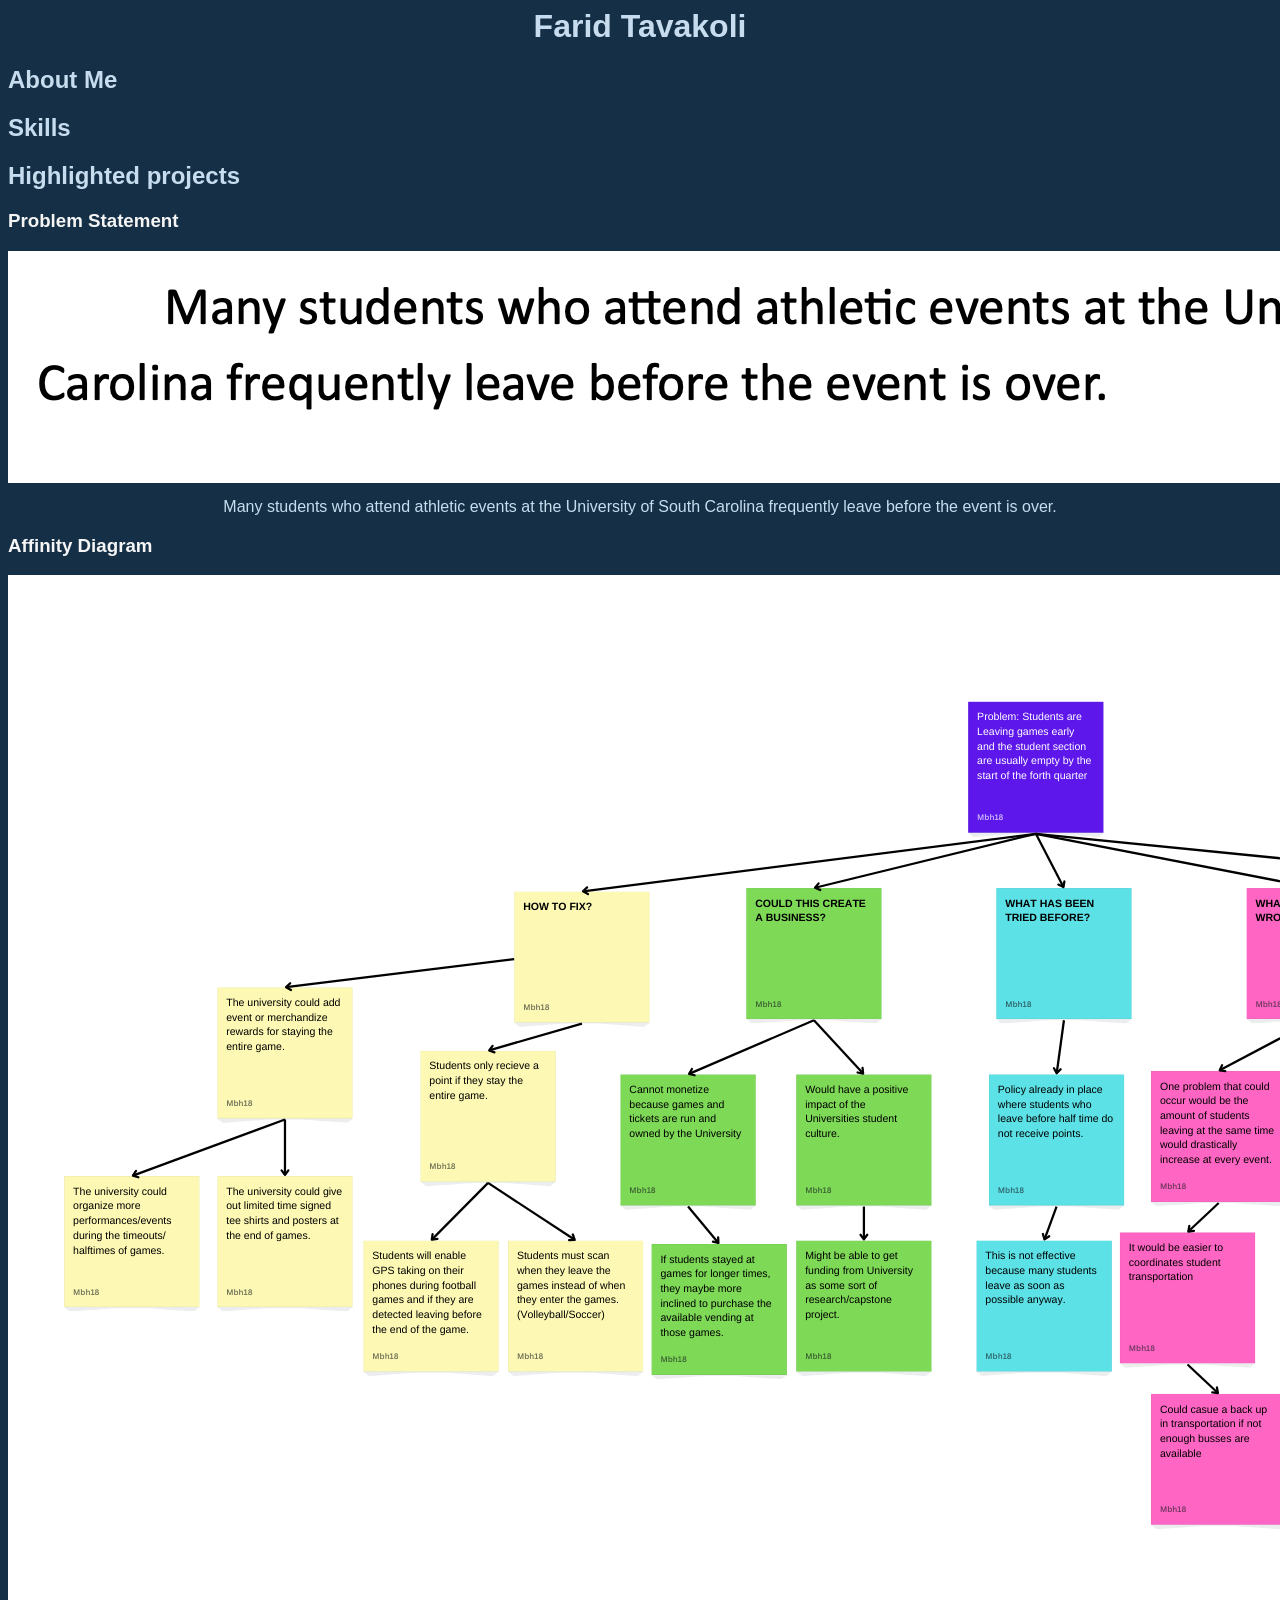
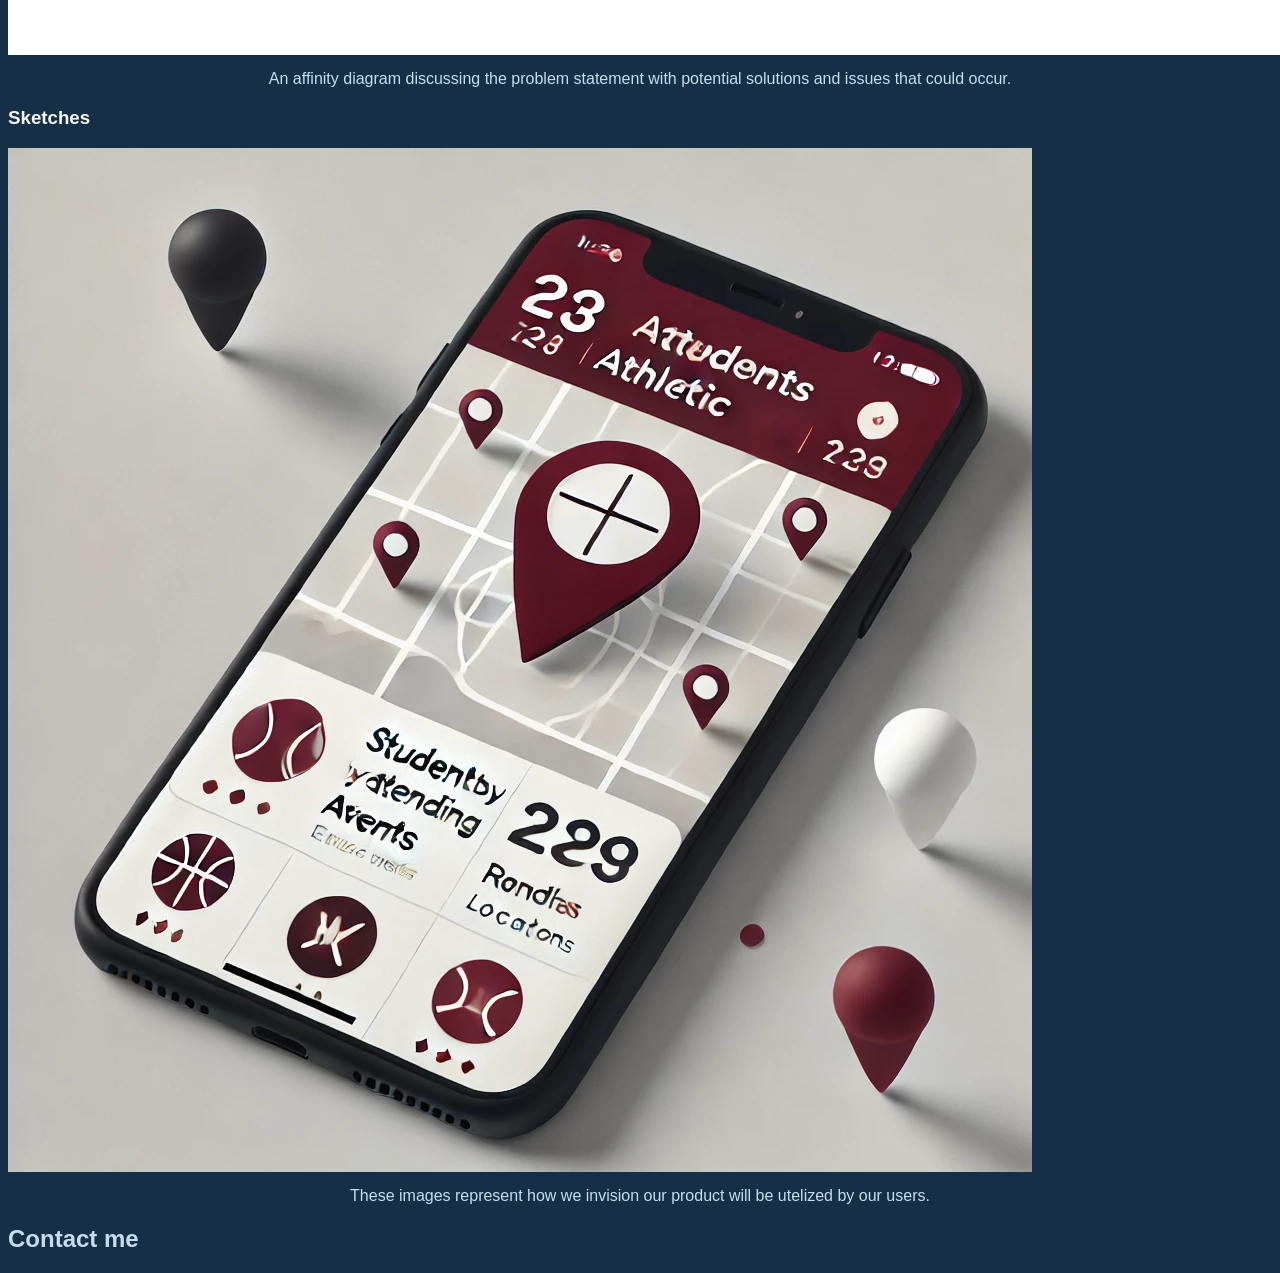
==== index.html @ 82533f8e "app sketches" ====
<html>
    <head>
        <title> CSCE 190: Farid Tavakoli</title>
        <link rel="stylesheet" href="styles.css" />
    </head>
    <body>
        <h1>Farid Tavakoli</h1>

        <h2>About Me</h2><div class="about"></div>

        <h2>Skills</h2><div class="skills"></div>

        <h2>Highlighted projects</h2><div class="projects">
            <!-- Problem Statement Assignment -->
            <section class="project">
                <a href="files/Statement.pdf">
                    <h3>Problem Statement</h3>
                </a>
                <a href="files/Statement.pdf">
                    <img src="images/problem-statement.png">
                </a>
                <p>Many students who attend athletic events at the University of South Carolina frequently leave before the event is over. </p>
            </section>
    
            <!--Affinity Diagram Assignment -->
             <section class="project">
                <a href="files/affinity.pdf">
                    <h3>Affinity Diagram</h3></a>
                <a href="files/affinity.pdf">
                    <img src="images/affinity.png"></a>
                <p>An affinity diagram discussing the problem statement with potential solutions and issues that could occur. </p>

             </section>
            <!--Sketches Assignment-->
            <section class="project">
                <a href="files/Sketches.pdf"><h3>Sketches</h3>
                </a>
                <a href="files/Sketches.pdf"><img src="images/Sketch 3.png">
                </a>
                <p>These images represent how we invision our product will be utelized by our users.</p>
                </section>
        </div>

        <h2>Contact me</h2><div class="contact"></div>

    </body>
</html>
---- styles.css ----
body {
    background-color:#153046;
    font-family: Arial, 'Times New Roman', Times, serif, sans-serif;
    }
    h1 {
    color: #C7DDEF;
    text-align: center;
    }
    h2 {
        color: #C7DDEF;
    }
    p {
        color: #C7DDEF;
        
    }
    /*.project img{
        width: 300px;
        height: 300px;
        margin: 10px;
        border: 2px solid r#C7DDEF; /* choose a color 
        display: block;
        margin: auto;
        } */
        a { /* change the appearance of ALL links */
            text-decoration: none;
            color: whitesmoke;
            }
            .project p { /* change the appearance of paragraph tags inside .project divs */
            text-align: center;
            margin: 15px;
            }
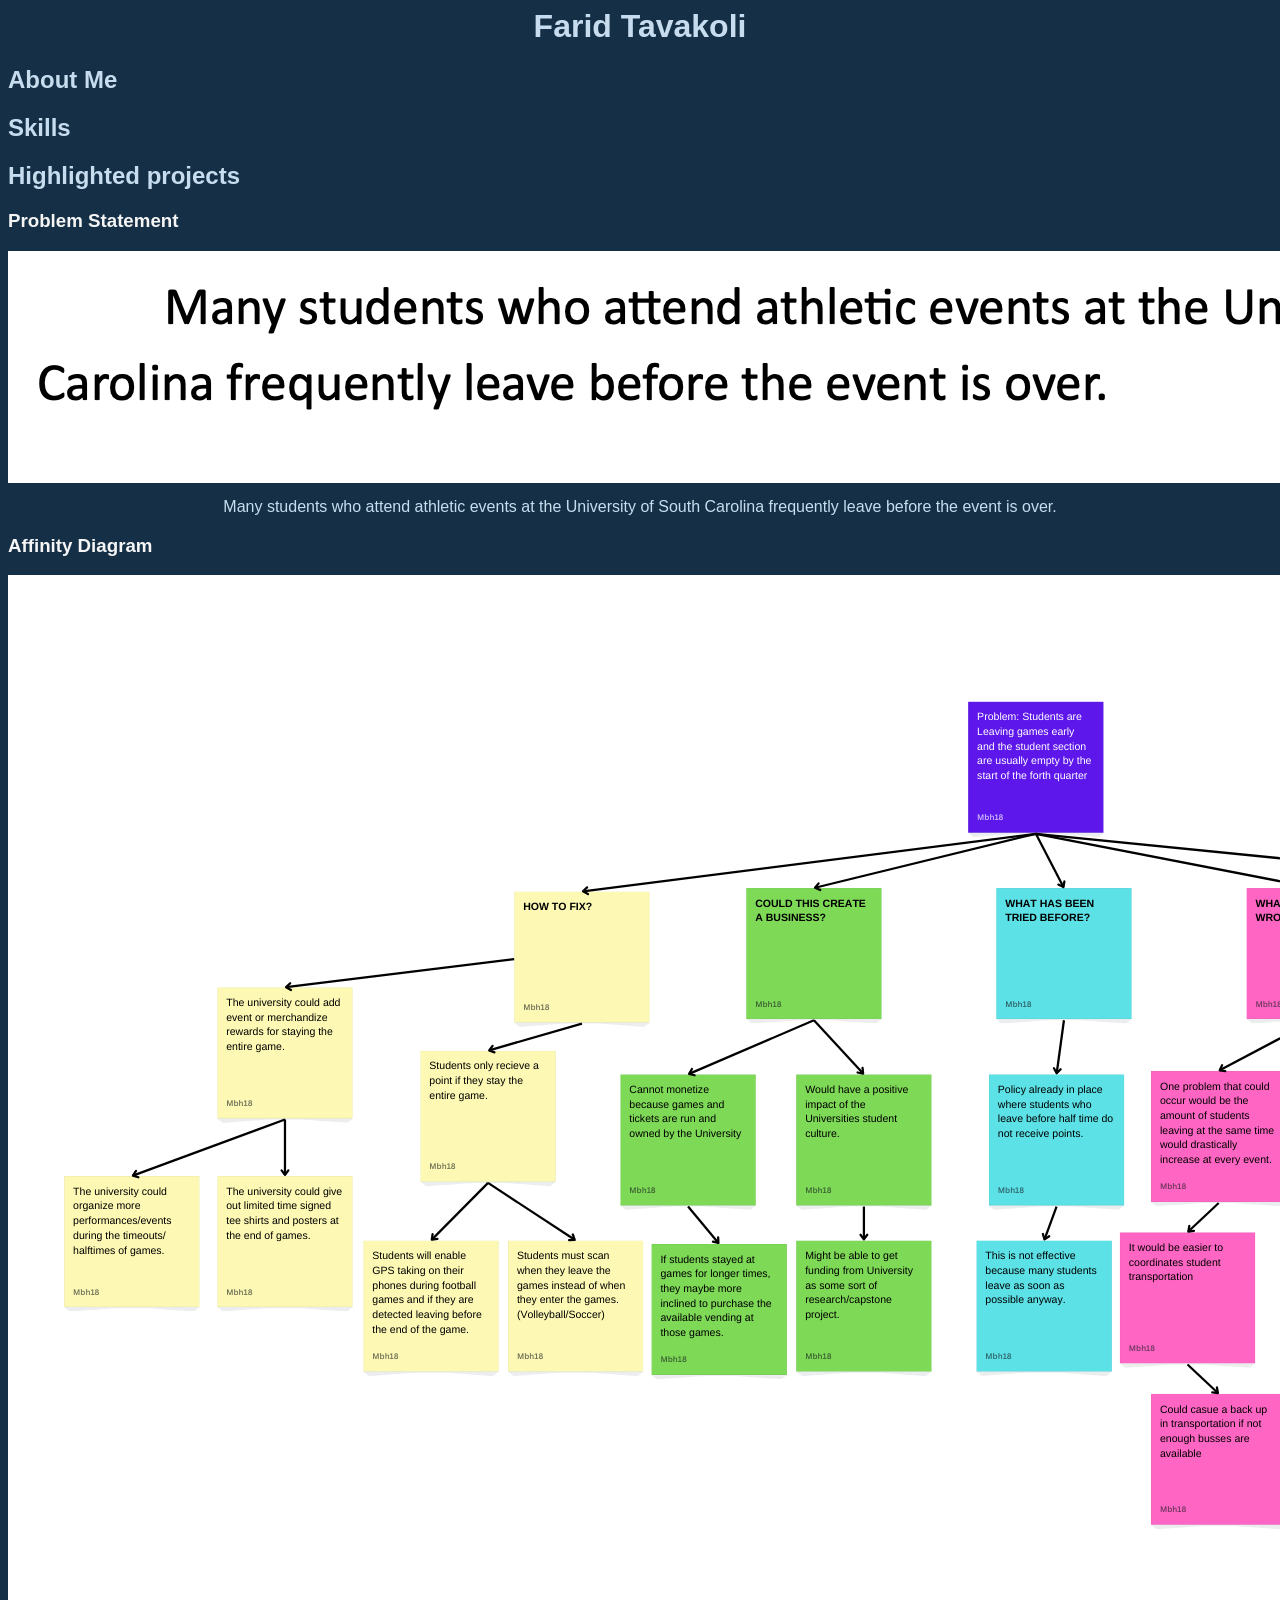
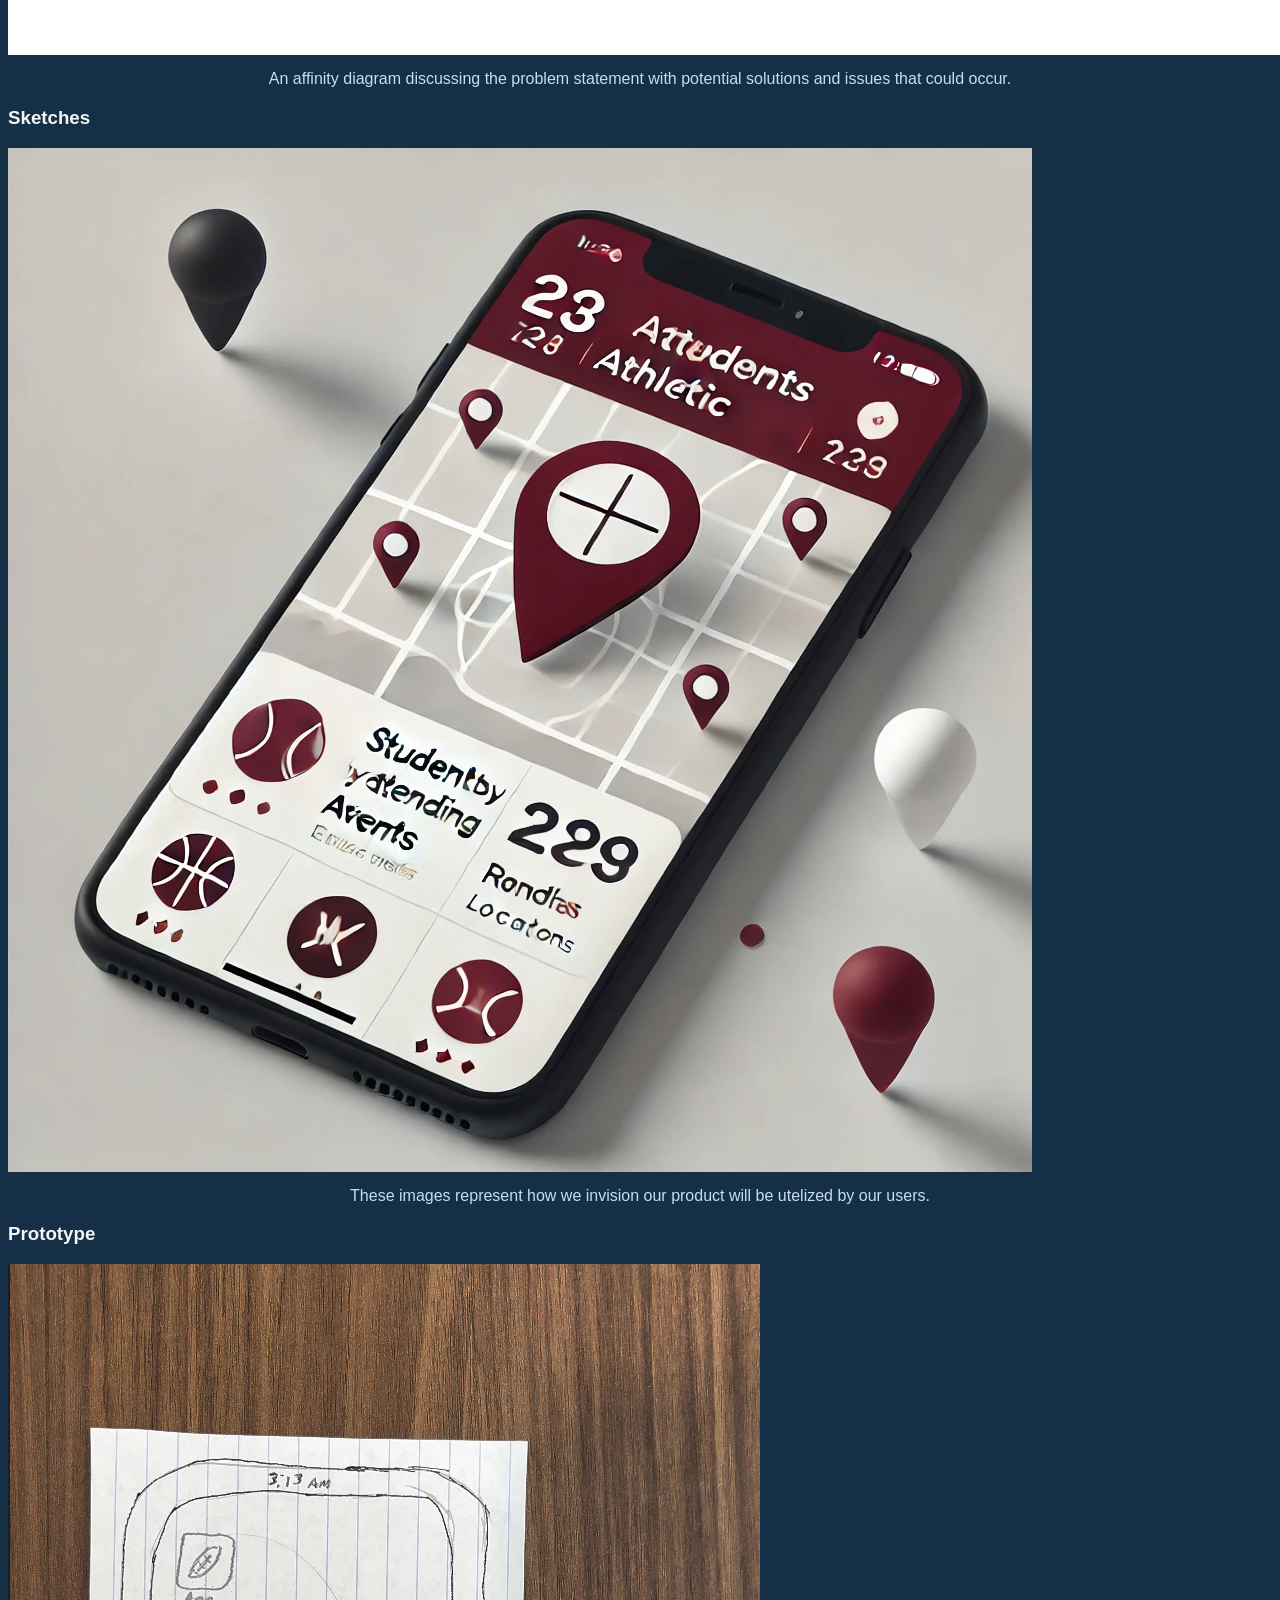
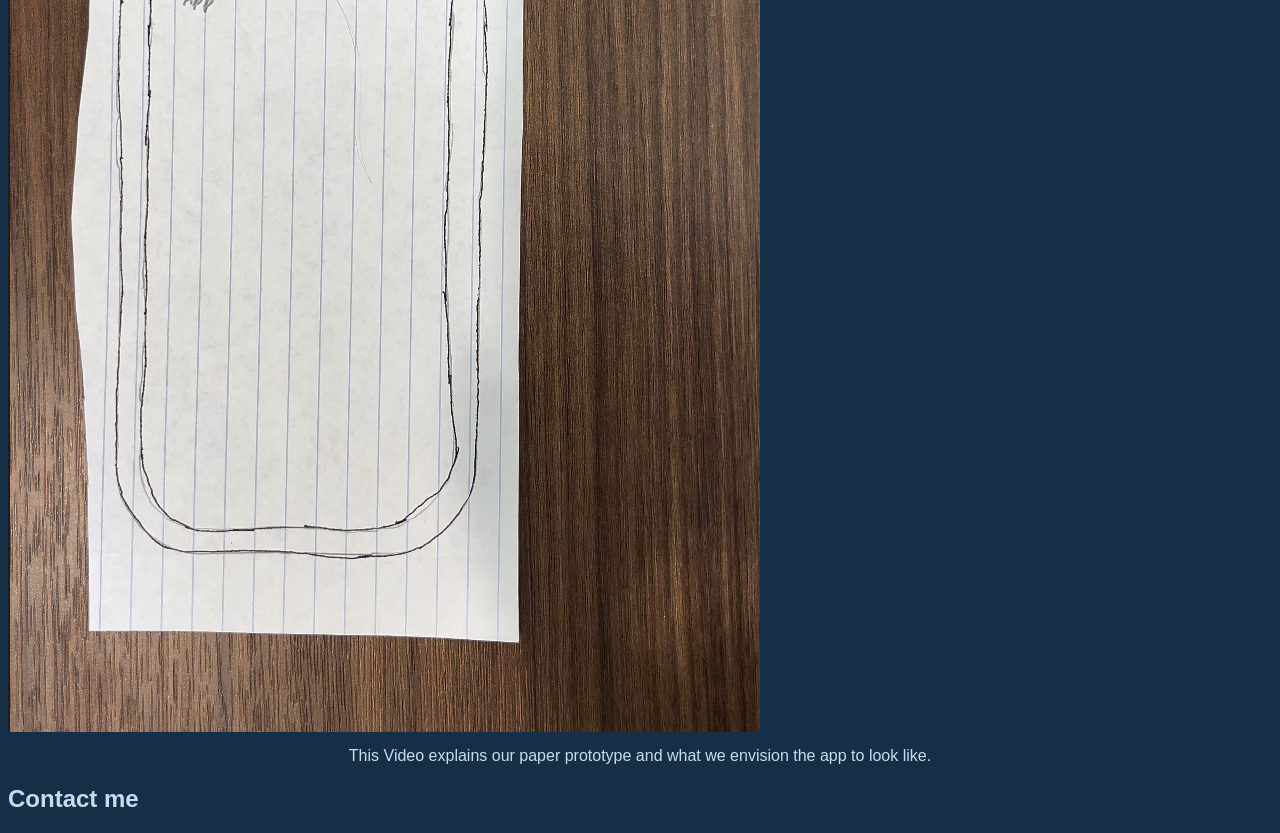
==== commit 3d8e537a: "paper prototype" ====
--- a/index.html
+++ b/index.html
@@ -39,6 +39,17 @@
                 </a>
                 <p>These images represent how we invision our product will be utelized by our users.</p>
                 </section>
+
+                <!--Paper Prototype Assignment-->
+                <section class="project">
+                    <a href="https://youtu.be/Dy0tAC9ZzWs">
+                        <h3> Prototype</h3>
+                    </a>
+                    <a href="https://youtu.be/Dy0tAC9ZzWs">
+                        <img src="images/Proto.png">
+                    </a>
+                    <p> This Video explains our paper prototype and what we envision the app to look like. </p>
+                    </section>
         </div>
 
         <h2>Contact me</h2><div class="contact"></div>
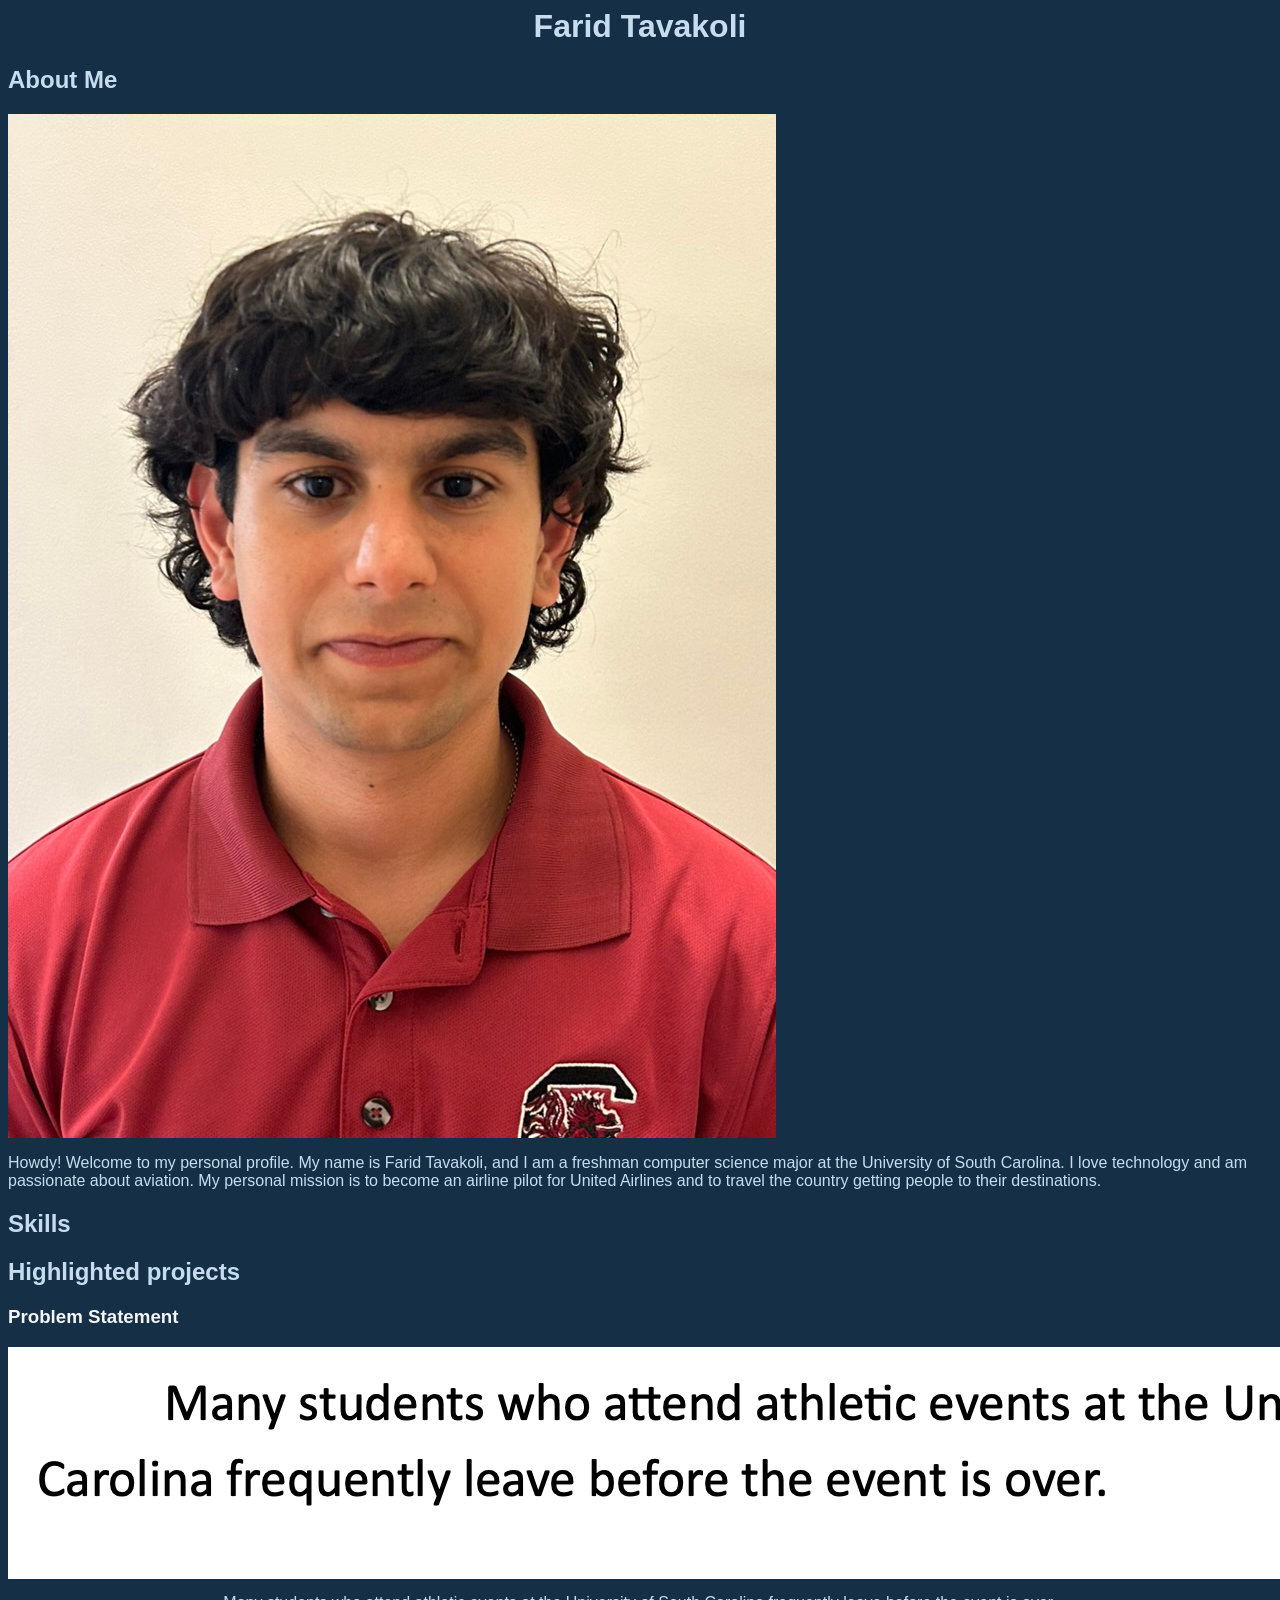
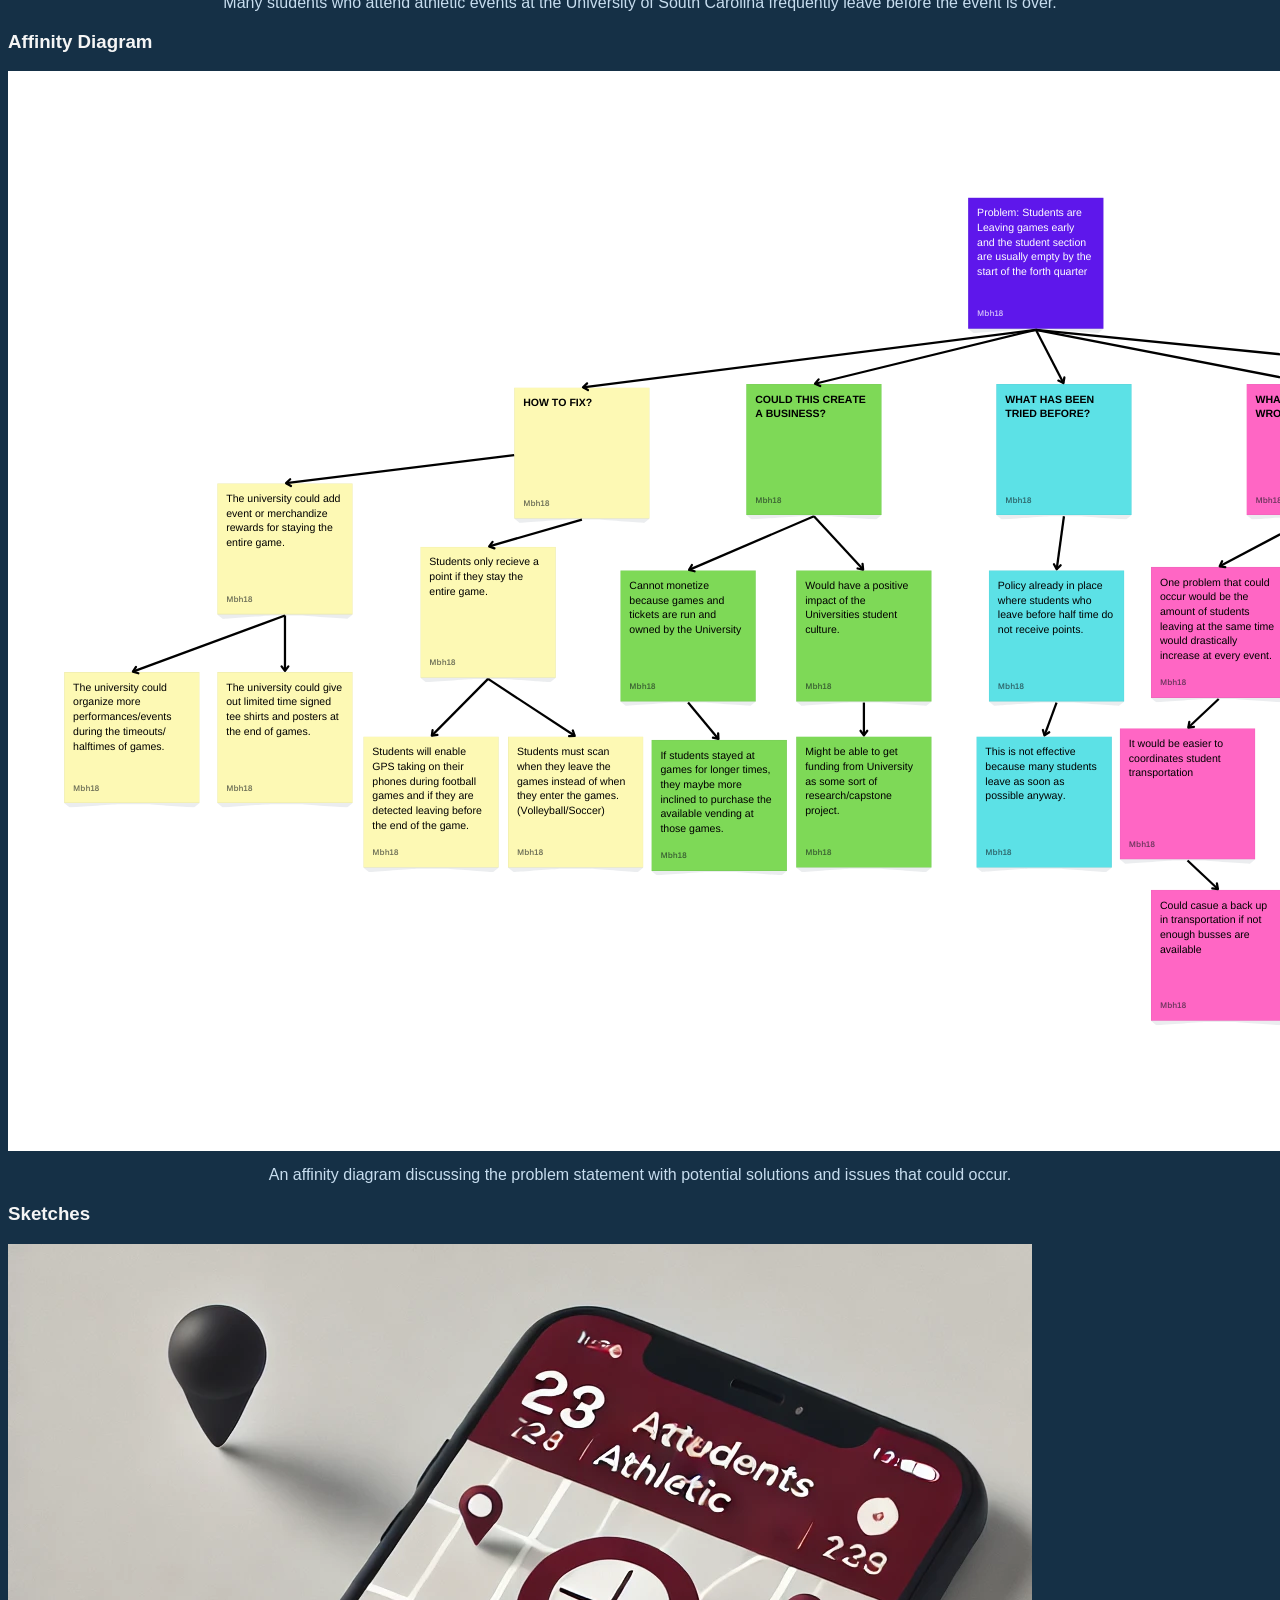
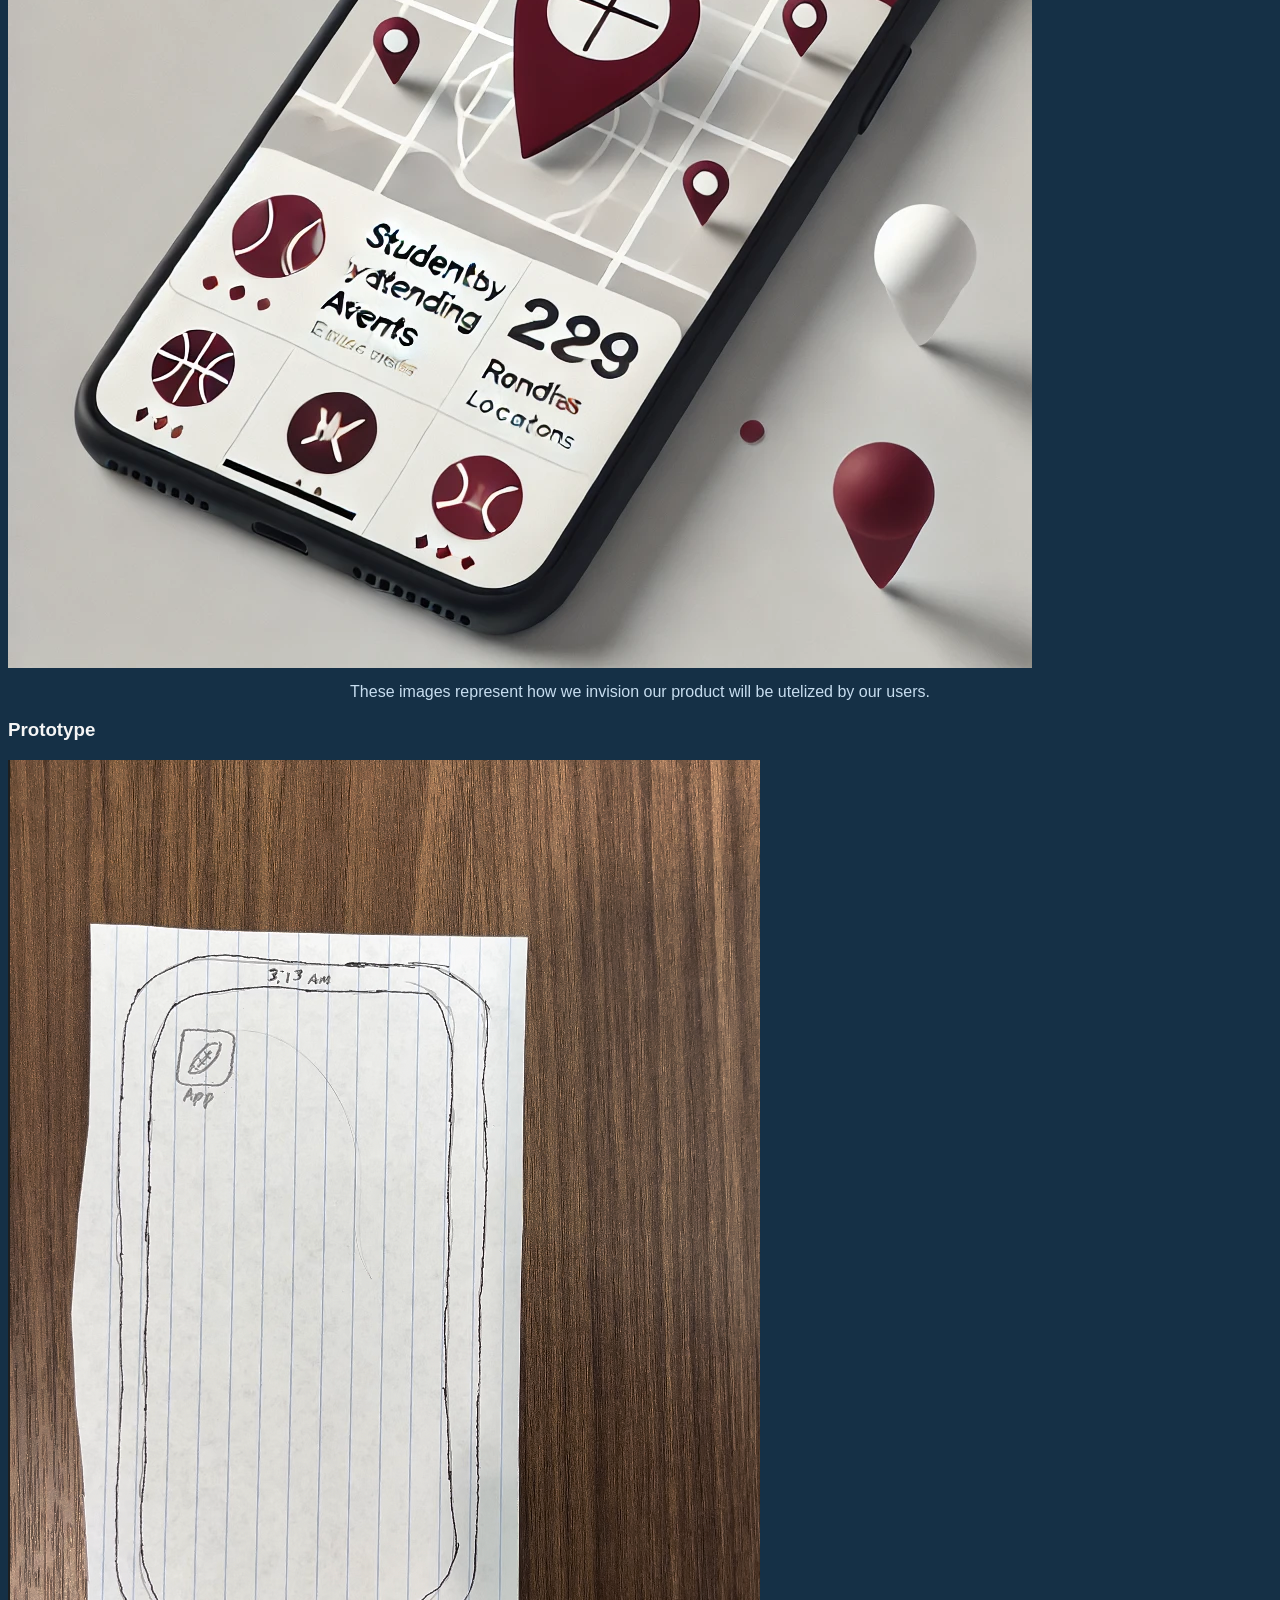
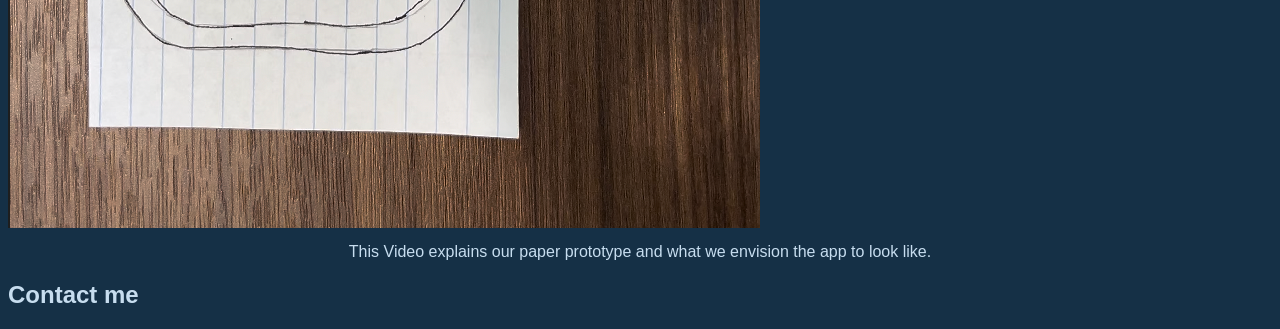
==== commit a4705a33: "personal mission/picture" ====
--- a/index.html
+++ b/index.html
@@ -6,8 +6,14 @@
     <body>
         <h1>Farid Tavakoli</h1>
 
-        <h2>About Me</h2><div class="about"></div>
-
+        <h2>About Me</h2>
+        <div class="about"></div>
+        <!-- About Me -->
+            <img src="images/headshot.jpeg">
+            <p>
+                Howdy! Welcome to my personal profile. My name is Farid Tavakoli, and I am a freshman computer science major at the University of South Carolina. I love technology and am passionate about aviation. My personal mission is to become an airline pilot for United Airlines and to travel the country getting people to their destinations. 
+            </p>
+            </div>
         <h2>Skills</h2><div class="skills"></div>
 
         <h2>Highlighted projects</h2><div class="projects">
--- a/styles.css
+++ b/styles.css
@@ -28,4 +28,24 @@
             .project p { /* change the appearance of paragraph tags inside .project divs */
             text-align: center;
             margin: 15px;
-            }+            }
+
+            .about{
+                display:flex;
+                flex-wrap:wrap;
+                margin-right: 100px;
+                margin-left: 100px;
+                justify-content: center;
+                }
+                .about p {
+                width:50%;
+                text-align: center;
+                margin: auto;
+                line-height: 125%;
+                }
+                .about img {
+                width: 50px;
+                height: 100px;
+                border-radius: 25%;
+                border: 2px solid rgb(126, 14, 201);
+                }
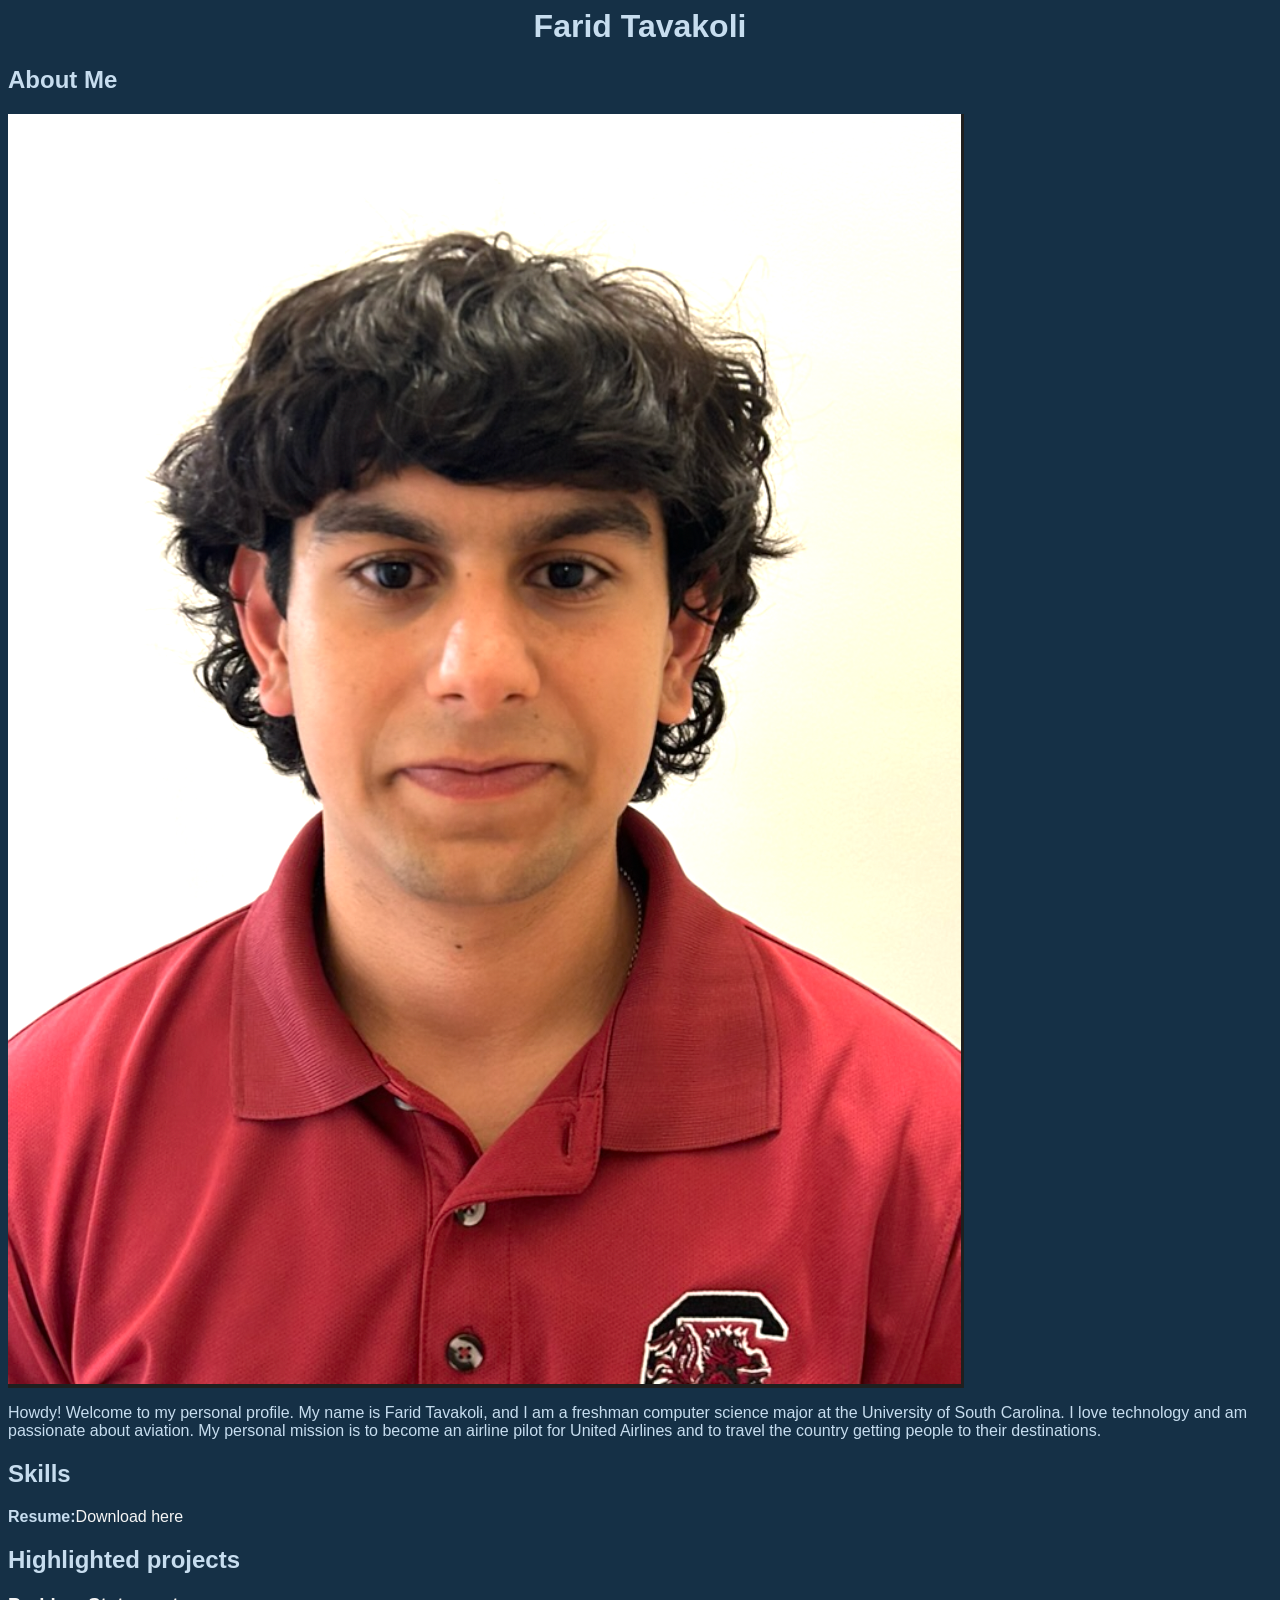
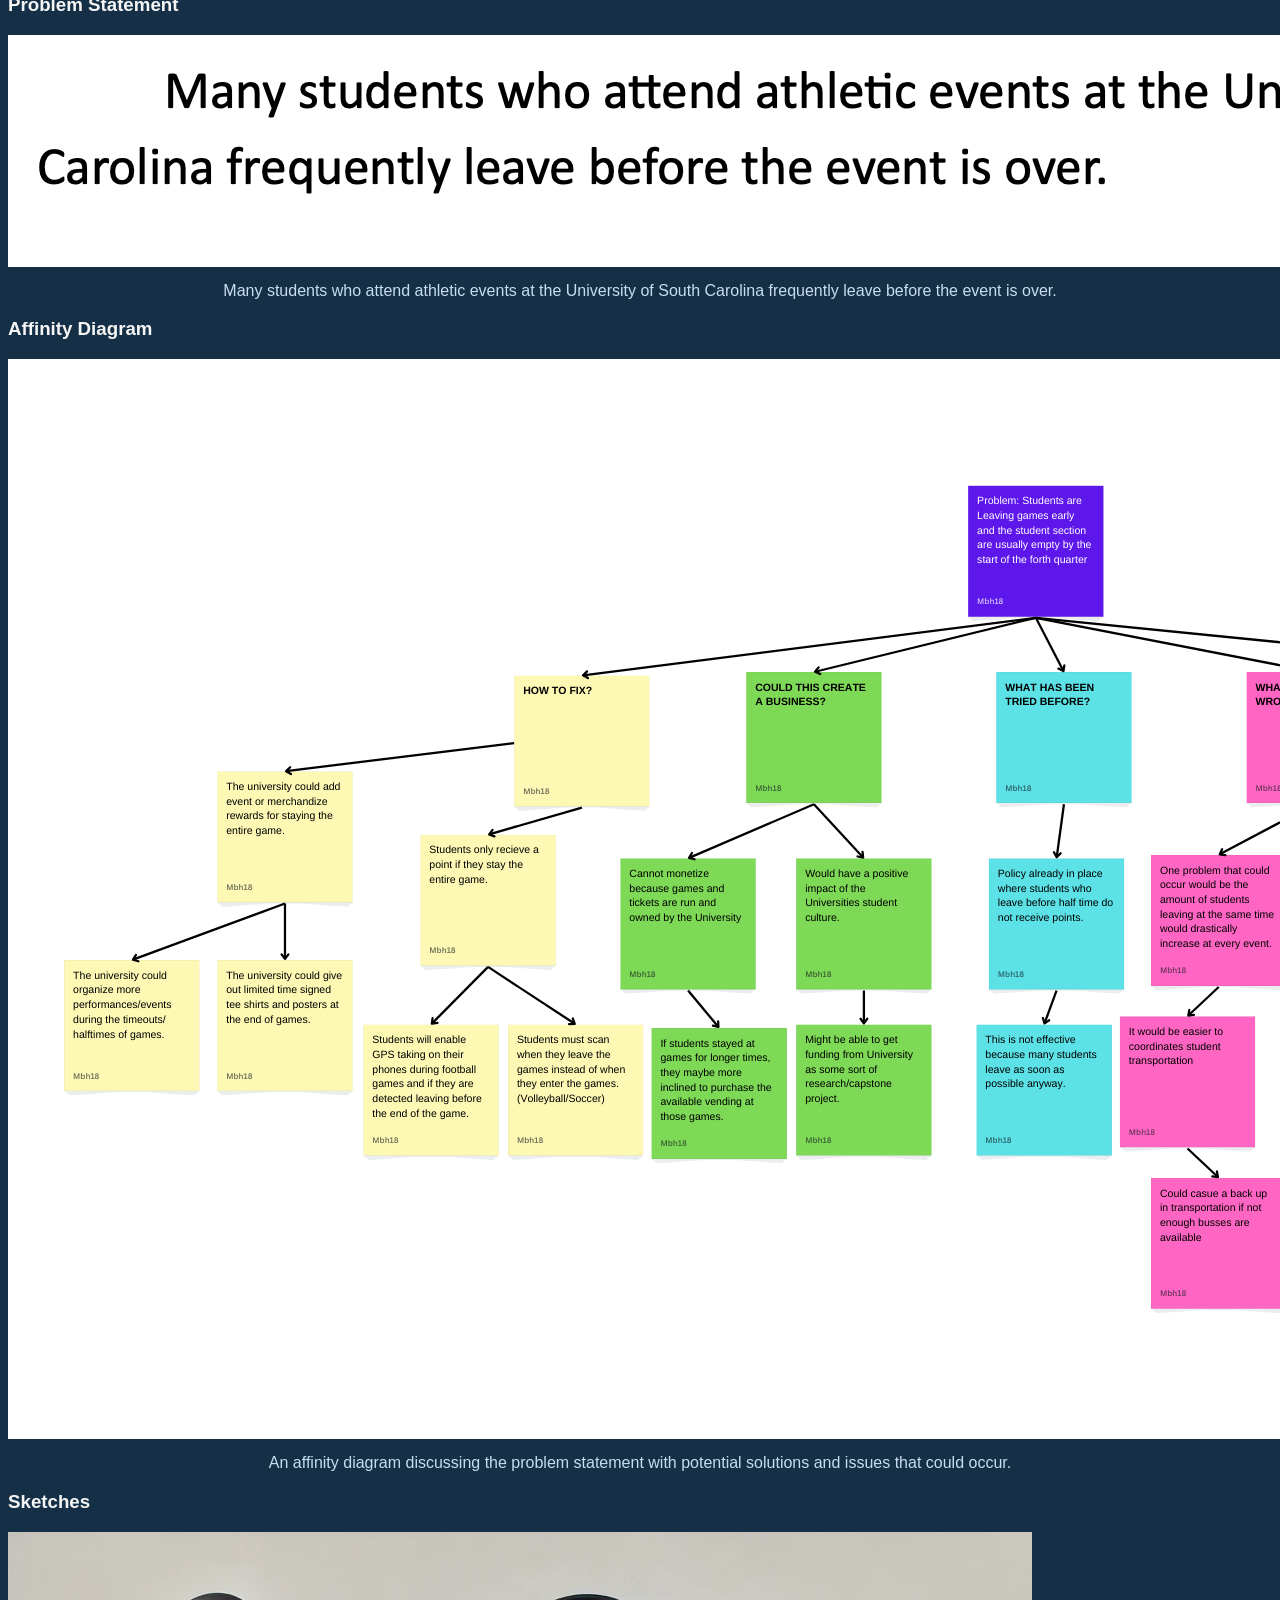
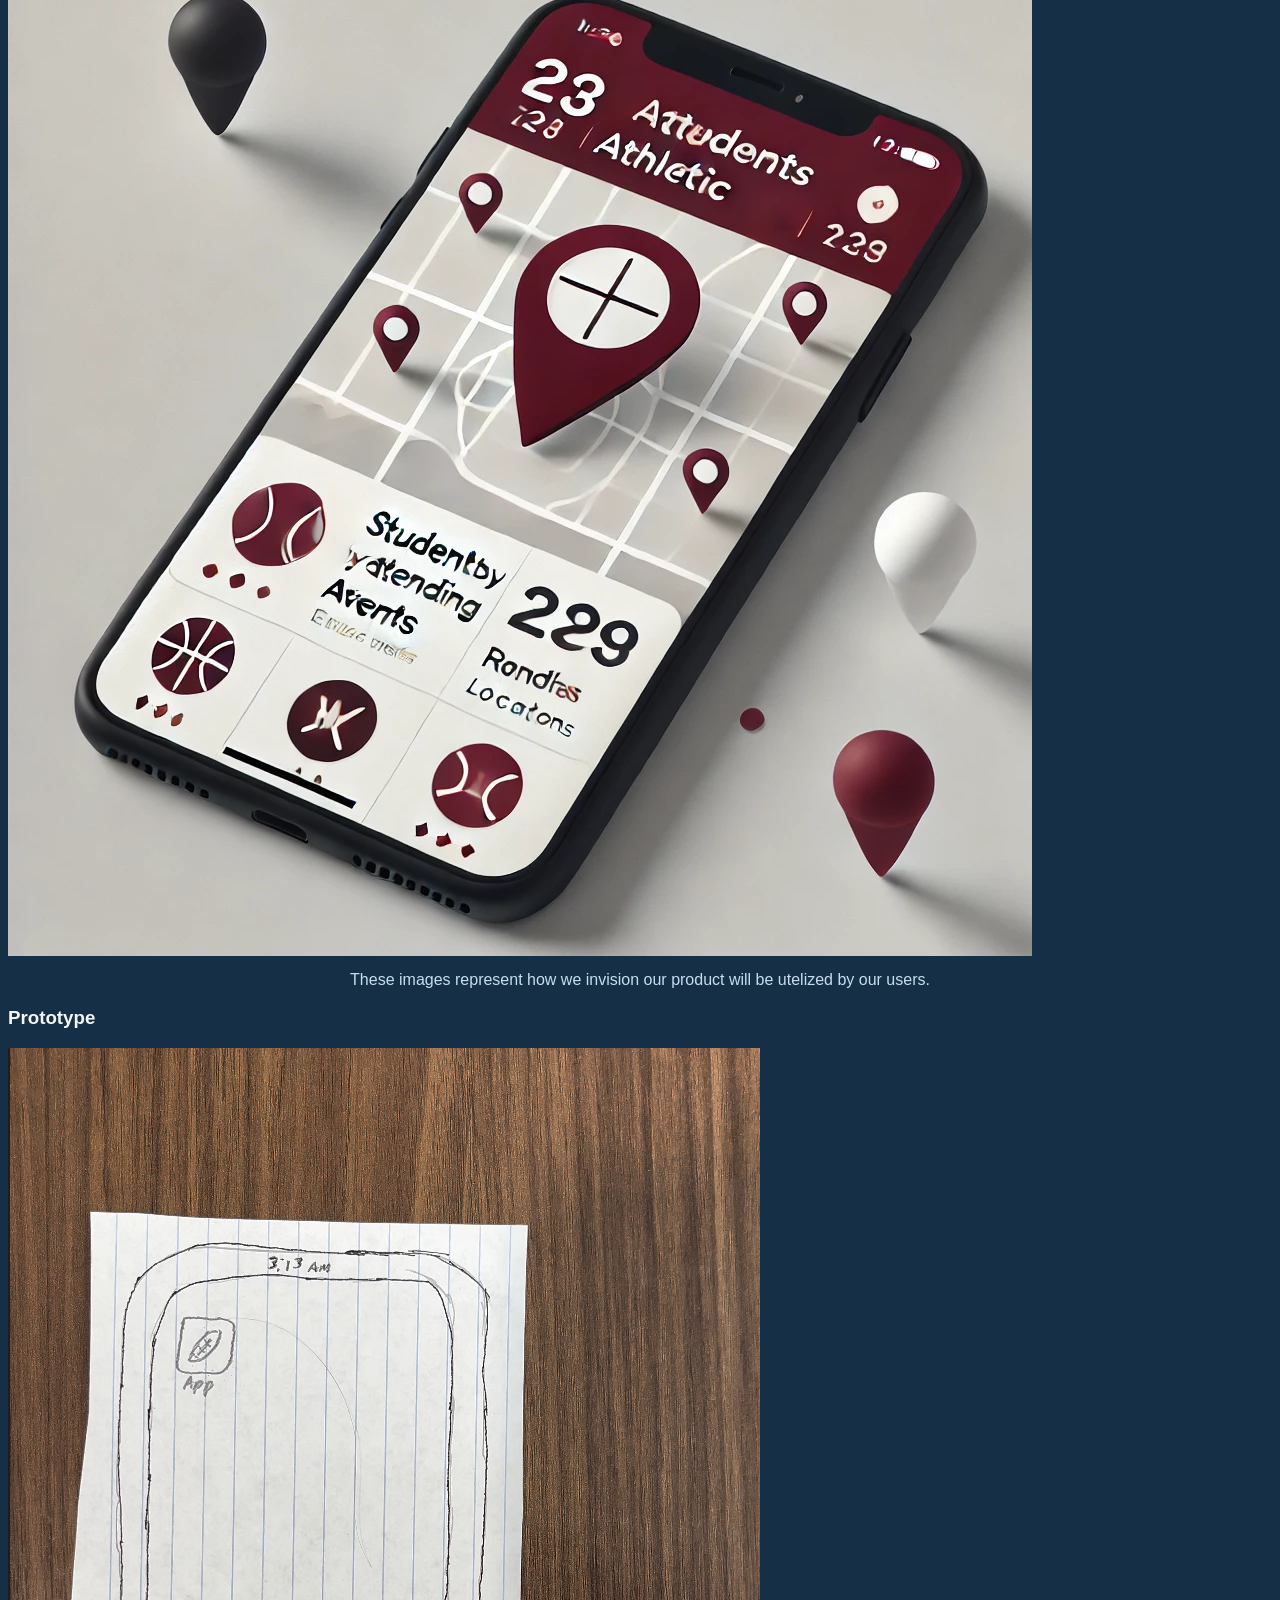
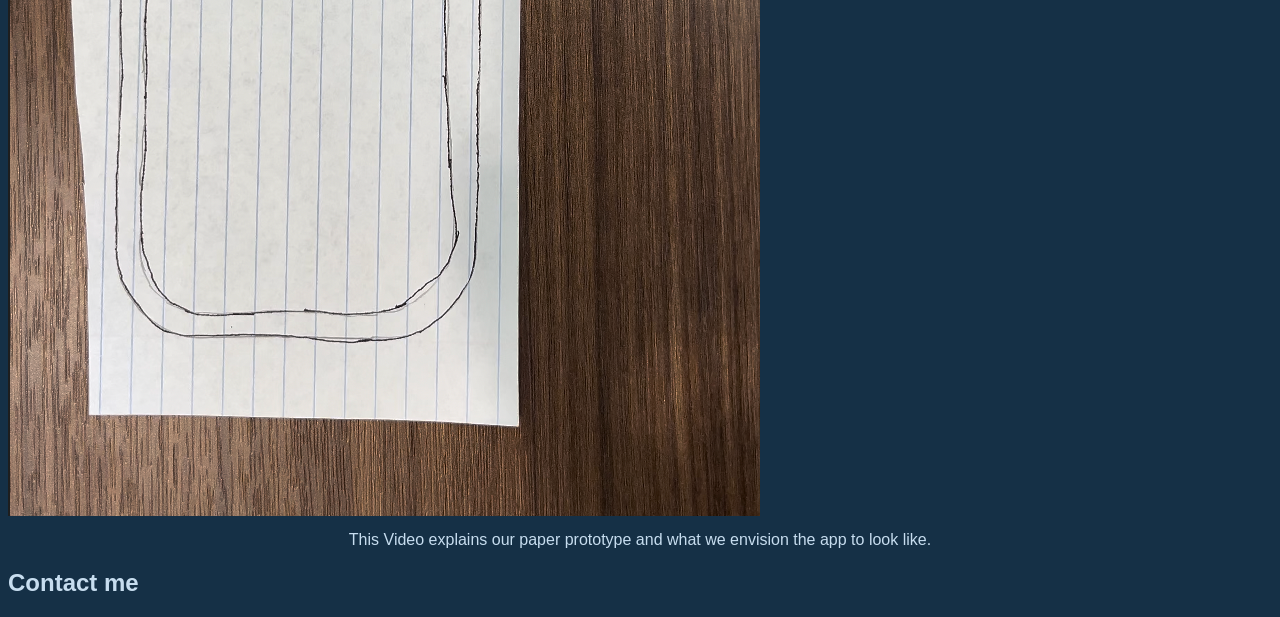
==== commit ab4337d7: "added resume and fixed photo because it was being weird." ====
--- a/index.html
+++ b/index.html
@@ -9,12 +9,14 @@
         <h2>About Me</h2>
         <div class="about"></div>
         <!-- About Me -->
-            <img src="images/headshot.jpeg">
+            <img src="images/headshot1.png">
             <p>
                 Howdy! Welcome to my personal profile. My name is Farid Tavakoli, and I am a freshman computer science major at the University of South Carolina. I love technology and am passionate about aviation. My personal mission is to become an airline pilot for United Airlines and to travel the country getting people to their destinations. 
             </p>
             </div>
-        <h2>Skills</h2><div class="skills"></div>
+        <h2>Skills</h2>
+        <p><b>Resume:</b><a href="files/resume1.pdf">Download here</a></p>
+        <div class="skills"></div>
 
         <h2>Highlighted projects</h2><div class="projects">
             <!-- Problem Statement Assignment -->
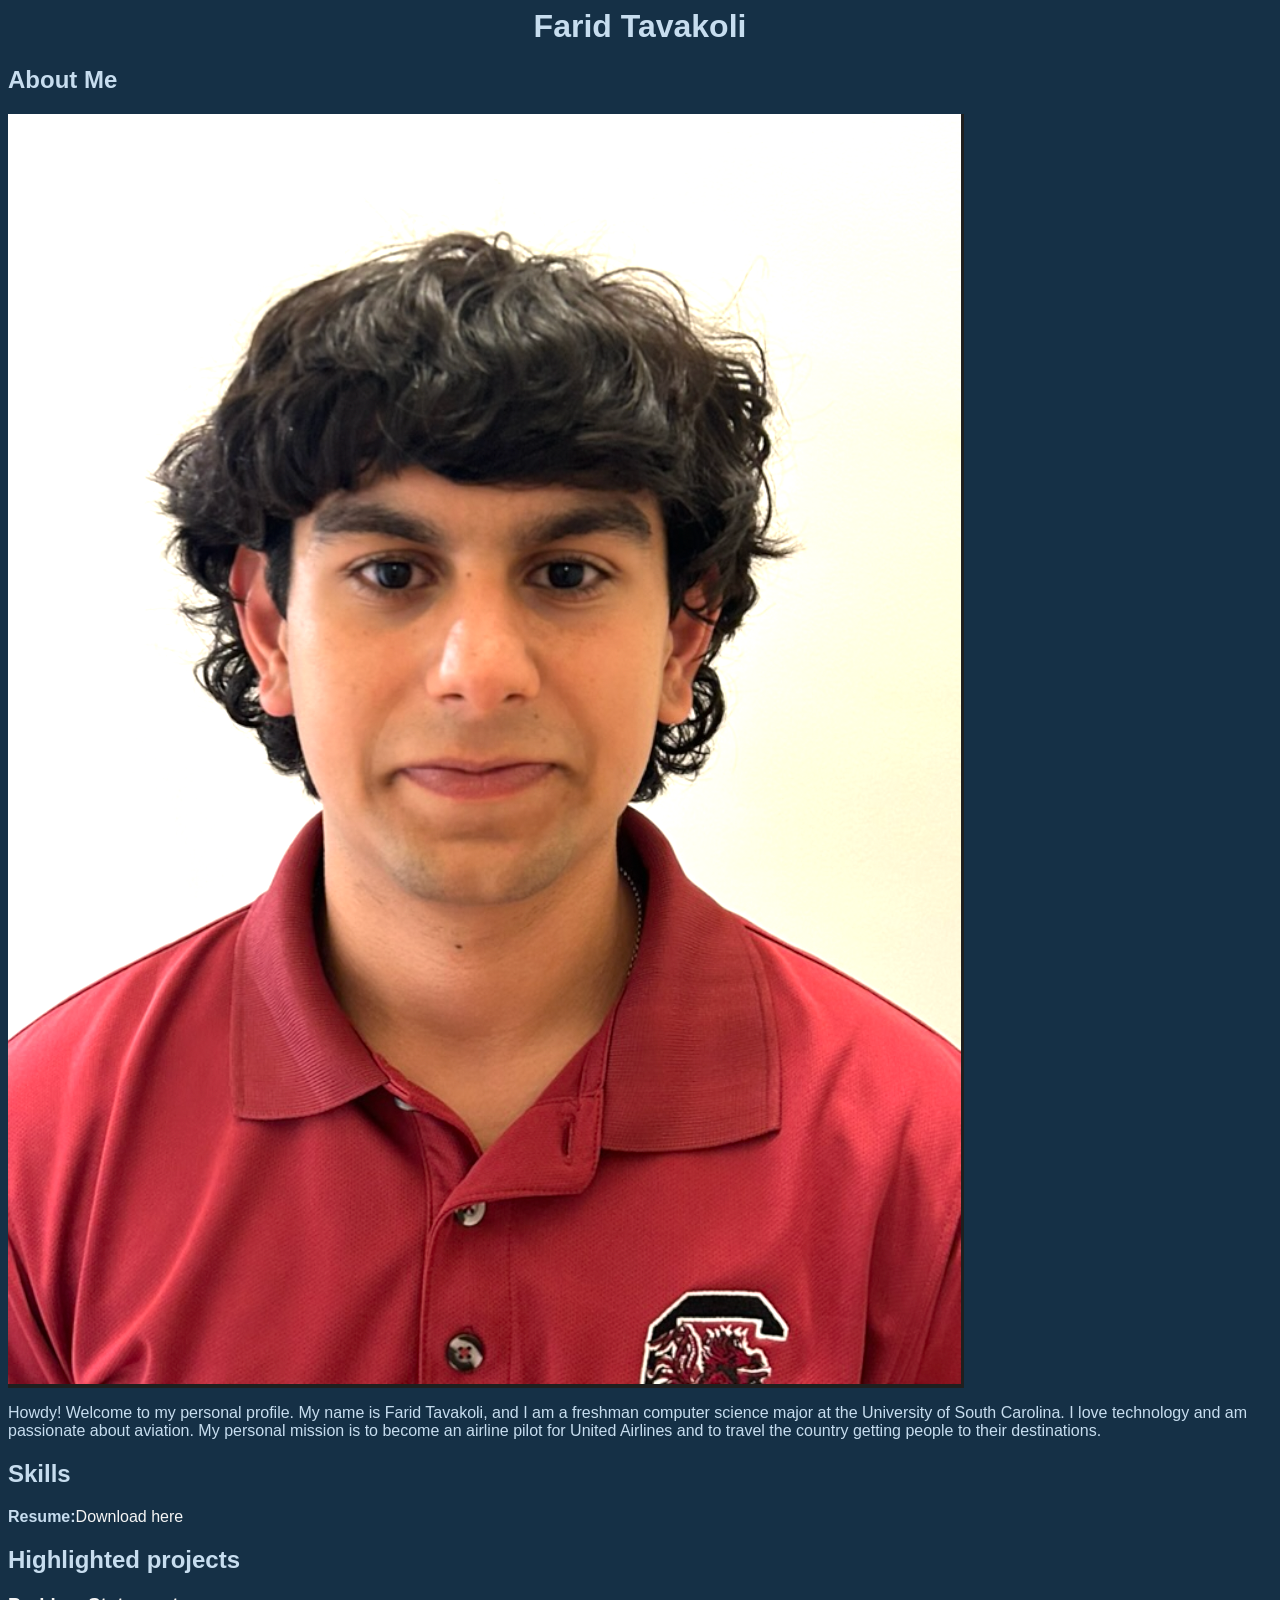
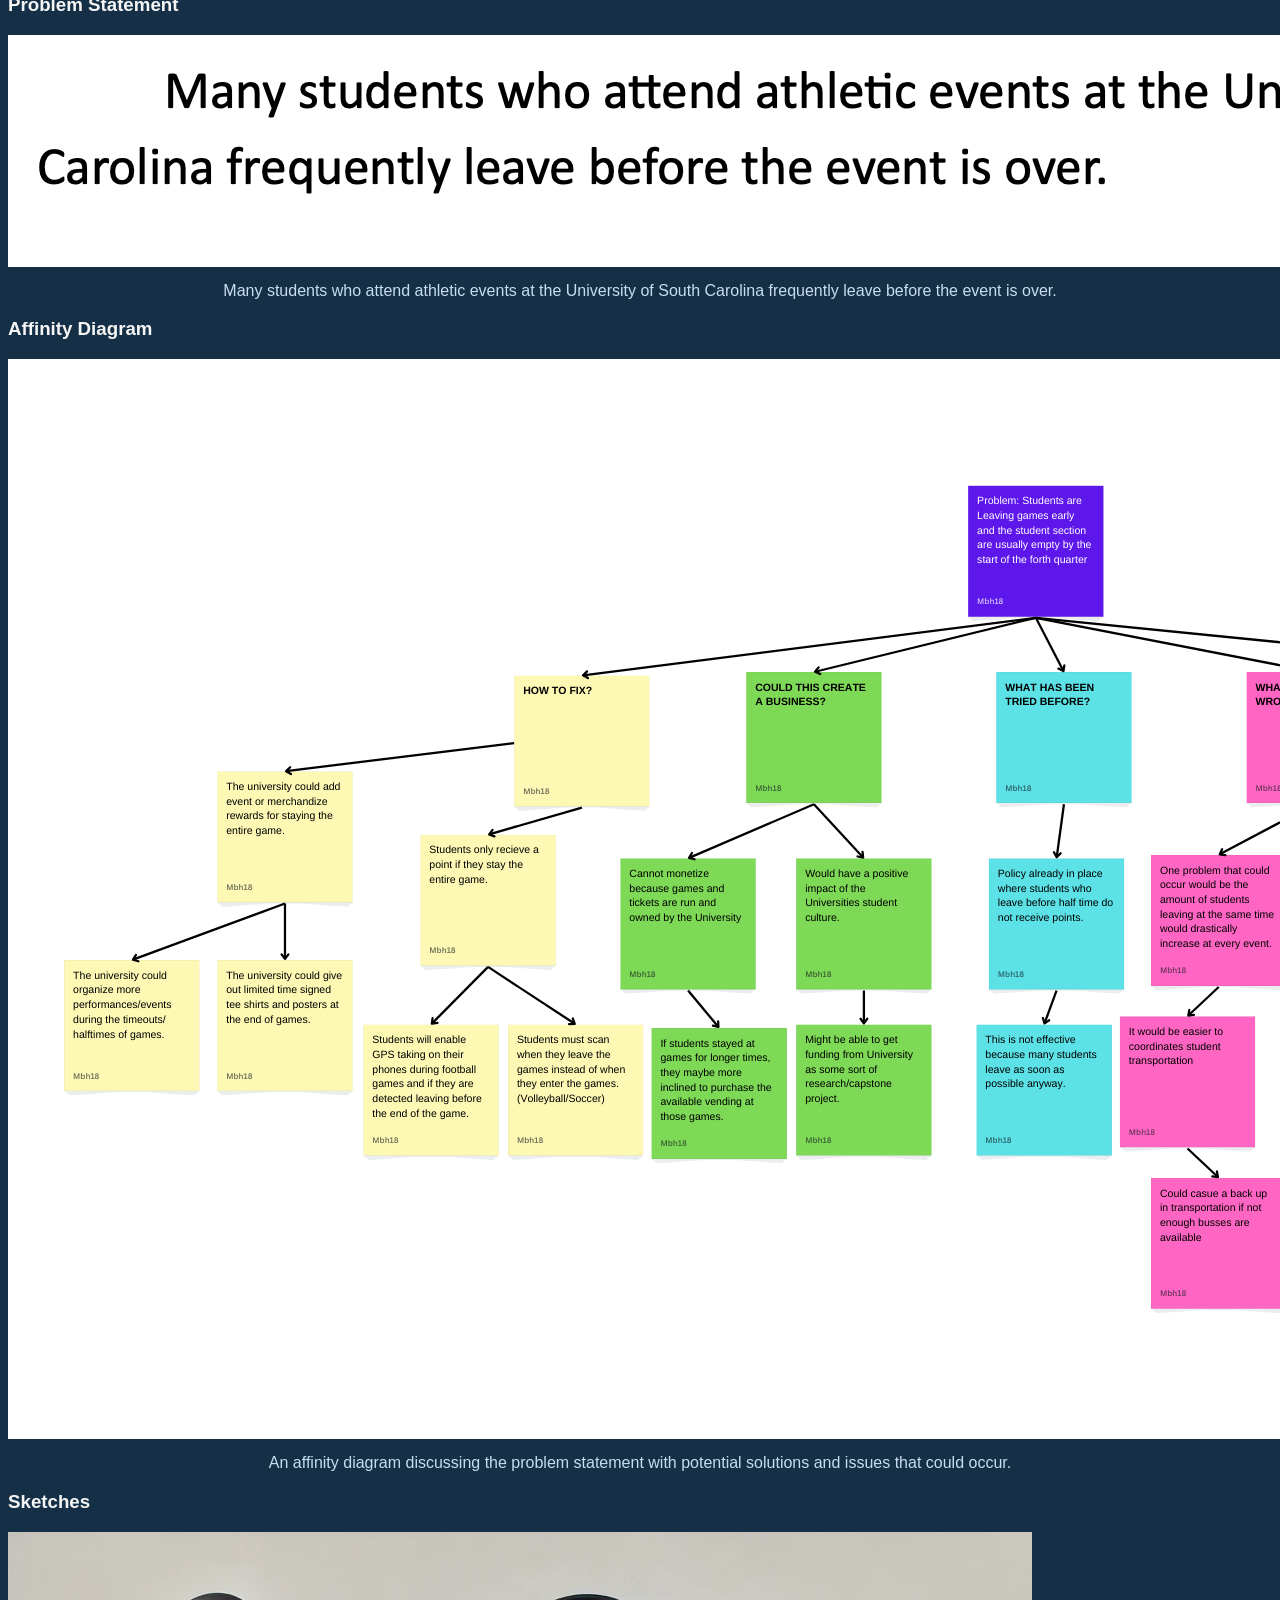
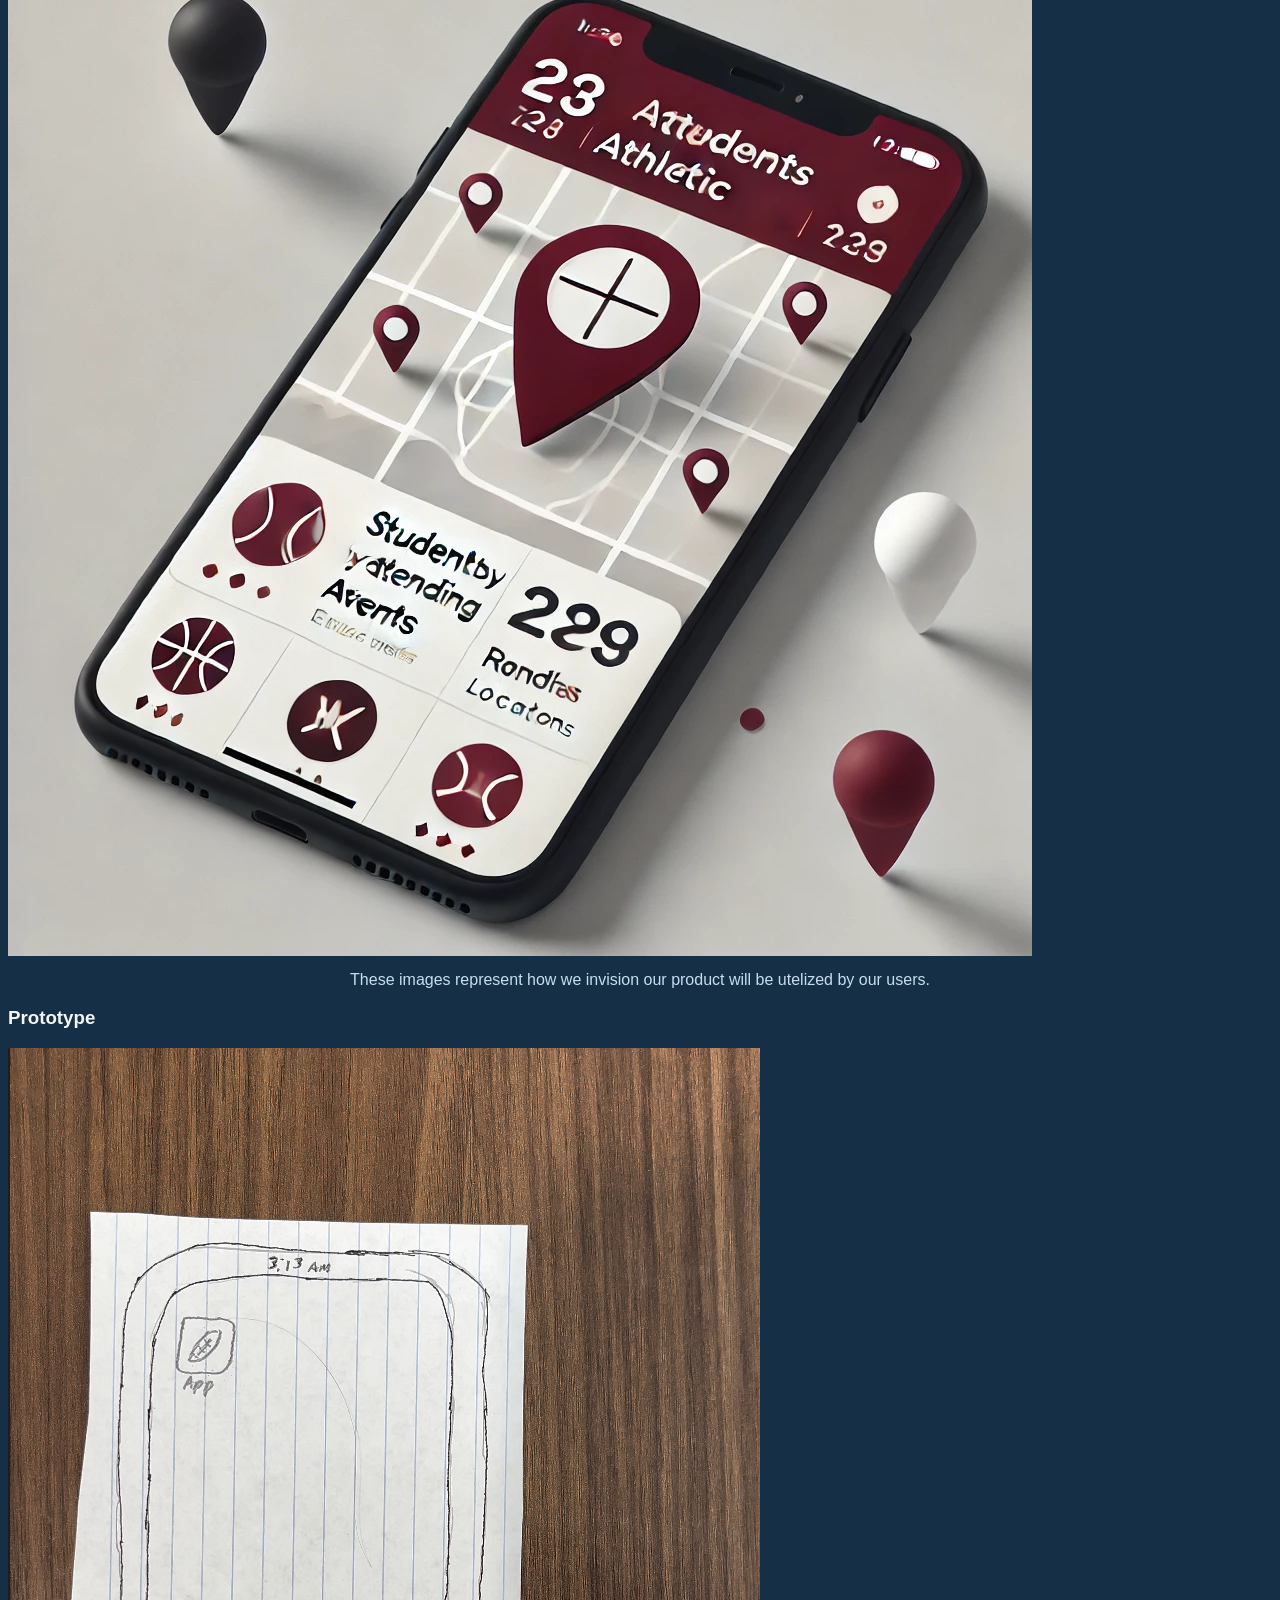
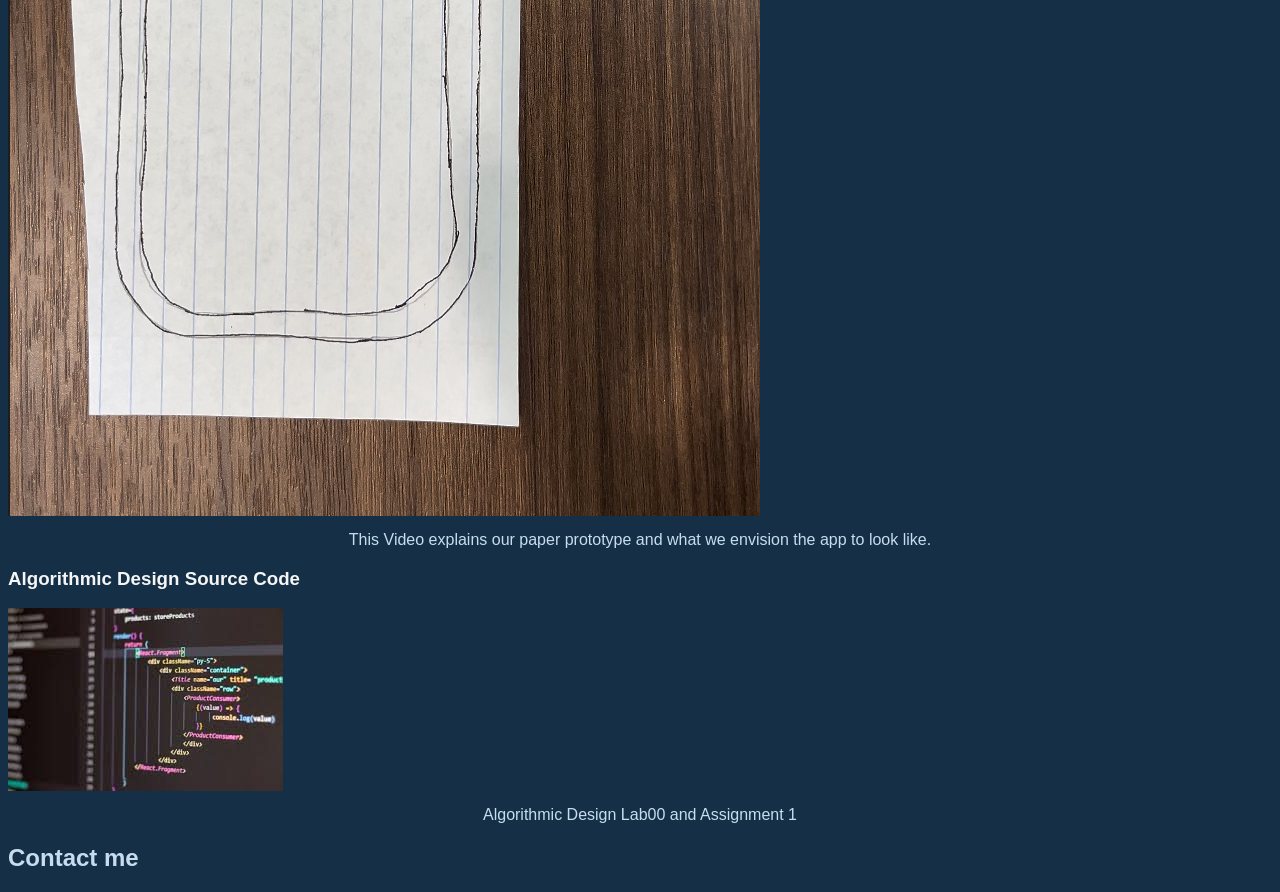
==== commit f02d441a: "Added a repository" ====
--- a/index.html
+++ b/index.html
@@ -48,15 +48,25 @@
                 <p>These images represent how we invision our product will be utelized by our users.</p>
                 </section>
 
-                <!--Paper Prototype Assignment-->
-                <section class="project">
-                    <a href="https://youtu.be/Dy0tAC9ZzWs">
-                        <h3> Prototype</h3>
+            <!--Paper Prototype Assignment-->
+            <section class="project">
+              <a href="https://youtu.be/Dy0tAC9ZzWs">
+                  <h3> Prototype</h3>
+                  </a>
+                  <a href="https://youtu.be/Dy0tAC9ZzWs">
+                  <img src="images/Proto.png">
+                  </a>
+                  <p> This Video explains our paper prototype and what we envision the app to look like. </p>
+                  </section>
+                 
+                  <section class="project">
+                    <a href="https://github.com/FaridTav/CSCE145H">
+                    <h3>Algorithmic Design Source Code</h3>
                     </a>
-                    <a href="https://youtu.be/Dy0tAC9ZzWs">
-                        <img src="images/Proto.png">
+                    <a href="https://github.com/FaridTav/CSCE145H">
+                    <img src="images/java image.jpeg">
                     </a>
-                    <p> This Video explains our paper prototype and what we envision the app to look like. </p>
+                    <p>Algorithmic Design Lab00 and Assignment 1</p>
                     </section>
         </div>
 
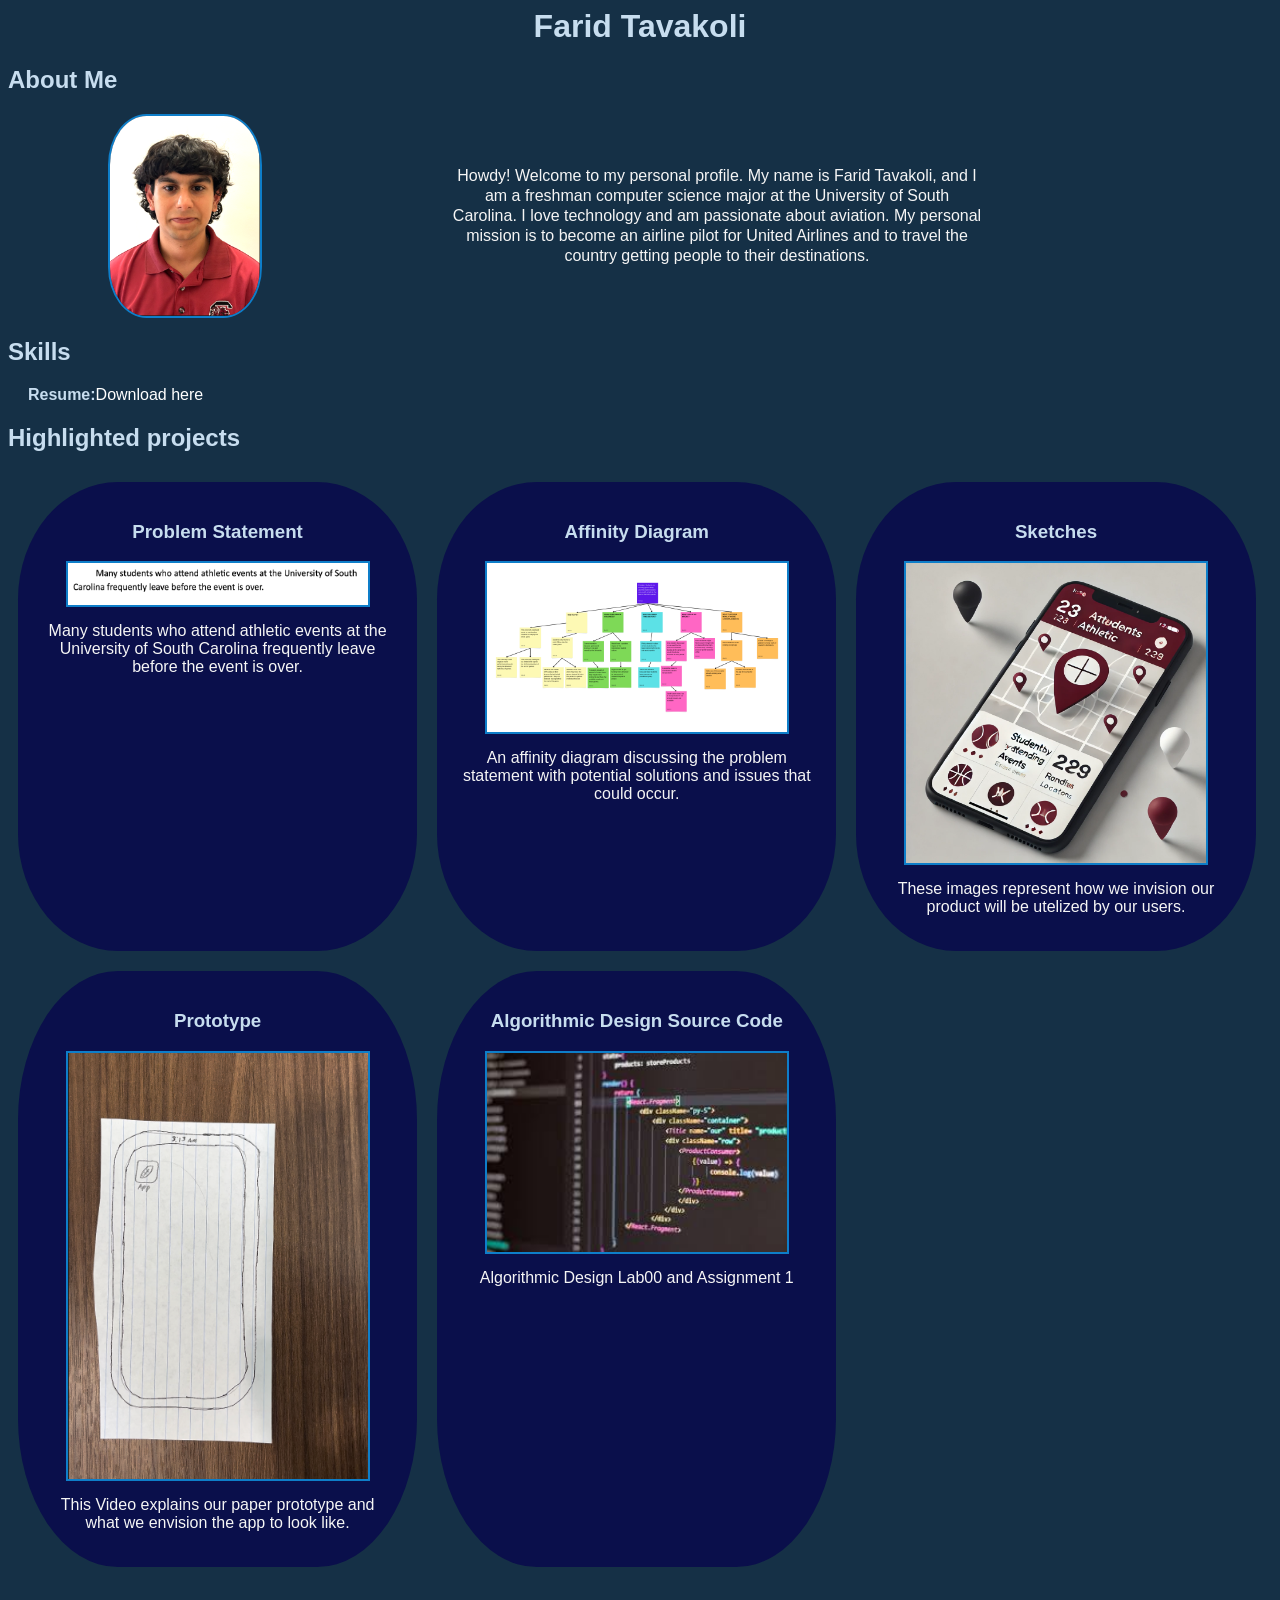
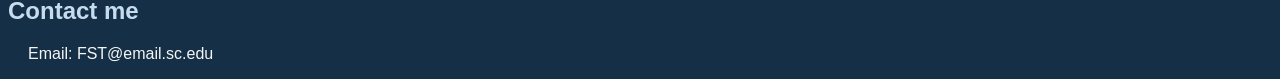
==== commit 299784dc: "fixed my styling so the site looks good" ====
--- a/index.html
+++ b/index.html
@@ -7,7 +7,7 @@
         <h1>Farid Tavakoli</h1>
 
         <h2>About Me</h2>
-        <div class="about"></div>
+        <div class="about">
         <!-- About Me -->
             <img src="images/headshot1.png">
             <p>
@@ -15,8 +15,10 @@
             </p>
             </div>
         <h2>Skills</h2>
+        <div class="skills">
         <p><b>Resume:</b><a href="files/resume1.pdf">Download here</a></p>
-        <div class="skills"></div>
+        </div>
+        
 
         <h2>Highlighted projects</h2><div class="projects">
             <!-- Problem Statement Assignment -->
@@ -70,7 +72,10 @@
                     </section>
         </div>
 
-        <h2>Contact me</h2><div class="contact"></div>
+        <h2>Contact me</h2>
+        <div class="contact">
+            <p> Email: FST@email.sc.edu</p>
+        </div>
 
     </body>
 </html>
--- a/styles.css
+++ b/styles.css
@@ -1,51 +1,86 @@
 body {
-    background-color:#153046;
-    font-family: Arial, 'Times New Roman', Times, serif, sans-serif;
-    }
-    h1 {
+    background-color: #153046;
+    font-family: Arial, Helvetica, sans-serif;
+}
+h1 {
+    text-align: center;
     color: #C7DDEF;
+}
+h2 {
+    text-align: left;
+    color: #C7DDEF;
+}
+h3 {
+    color: #C7DDEF;
+}
+.projects {
+    display:flex; 
+    flex-wrap:wrap;  
+}
+.project {
+    width: 30%;
+    margin: 10px;
+    padding: 20px 10px;
+    background: rgb(10, 15, 75);  /* pick a color */
+    border-radius: 25%;
+}
+.project img{
+    width: 300px;
+    /* height: 300px; */
+    margin: 10px;
+    border: 2px solid rgb(14, 126, 201); /* choose a color */
+    display: block;
+    margin: auto;
+}
+
+a {  /* change the appearance of ALL links */
+    text-decoration: none;
     text-align: center;
-    }
-    h2 {
-        color: #C7DDEF;
-    }
-    p {
-        color: #C7DDEF;
-        
-    }
-    /*.project img{
-        width: 300px;
-        height: 300px;
-        margin: 10px;
-        border: 2px solid r#C7DDEF; /* choose a color 
-        display: block;
-        margin: auto;
-        } */
-        a { /* change the appearance of ALL links */
-            text-decoration: none;
-            color: whitesmoke;
-            }
-            .project p { /* change the appearance of paragraph tags inside .project divs */
-            text-align: center;
-            margin: 15px;
-            }
+    color: bisque;
+}
+.project p {  /* change the appearance of paragraph tags inside .project divs */
+    text-align: center;
+    margin: 15px;
+    color: whitesmoke;
+}
 
-            .about{
-                display:flex;
-                flex-wrap:wrap;
-                margin-right: 100px;
-                margin-left: 100px;
-                justify-content: center;
-                }
-                .about p {
-                width:50%;
-                text-align: center;
-                margin: auto;
-                line-height: 125%;
-                }
-                .about img {
-                width: 50px;
-                height: 100px;
-                border-radius: 25%;
-                border: 2px solid rgb(126, 14, 201);
-                }+.about {
+    display:flex;
+    flex-wrap:wrap;
+    margin-right: 100px;
+    margin-left: 100px;
+    justify-content: center;
+}
+
+.about img {
+    width: 150px;
+    /* height: 200px; */
+    border-radius: 25%;
+    border: 2px solid  rgb(14, 126, 201);
+}
+
+.about p {
+    color: whitesmoke;
+    width:50%;
+    text-align: center;
+    margin: auto;
+    line-height: 125%;
+}
+
+.contact {
+    padding-left: 20px;
+}
+.contact p {
+    color: whitesmoke;
+}
+
+.skills {
+    padding-left: 20px;
+}
+.skills a {
+    color: rgb(255, 255, 255);
+}
+
+.skills p {
+    color: #C7DDEF;
+}
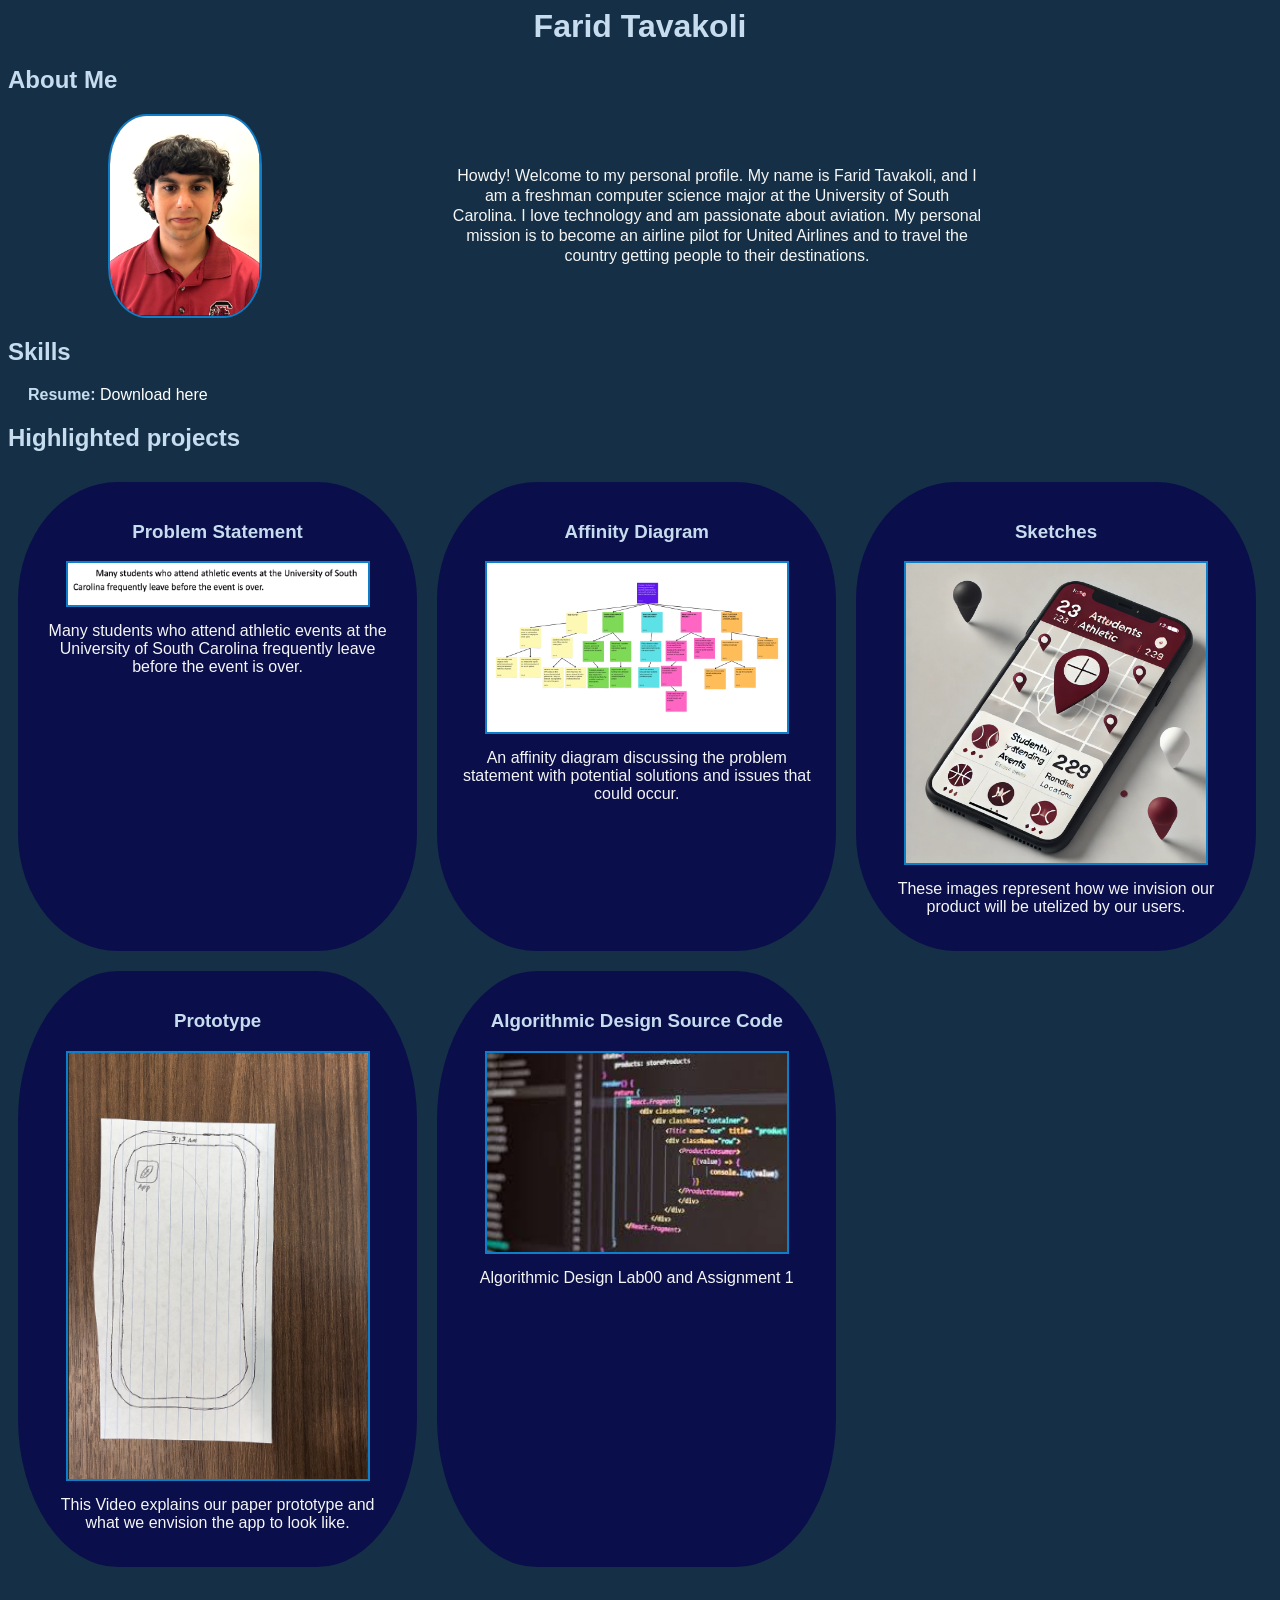
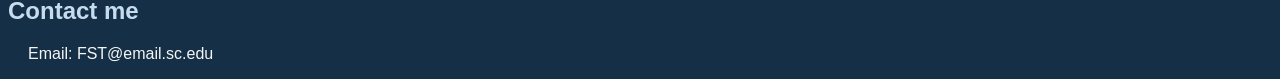
==== commit 90494f9b: "added a space by Resume: Download" ====
--- a/index.html
+++ b/index.html
@@ -16,7 +16,7 @@
             </div>
         <h2>Skills</h2>
         <div class="skills">
-        <p><b>Resume:</b><a href="files/resume1.pdf">Download here</a></p>
+        <p><b>Resume:</b><a href="files/resume1.pdf"> Download here</a></p>
         </div>
         
 
